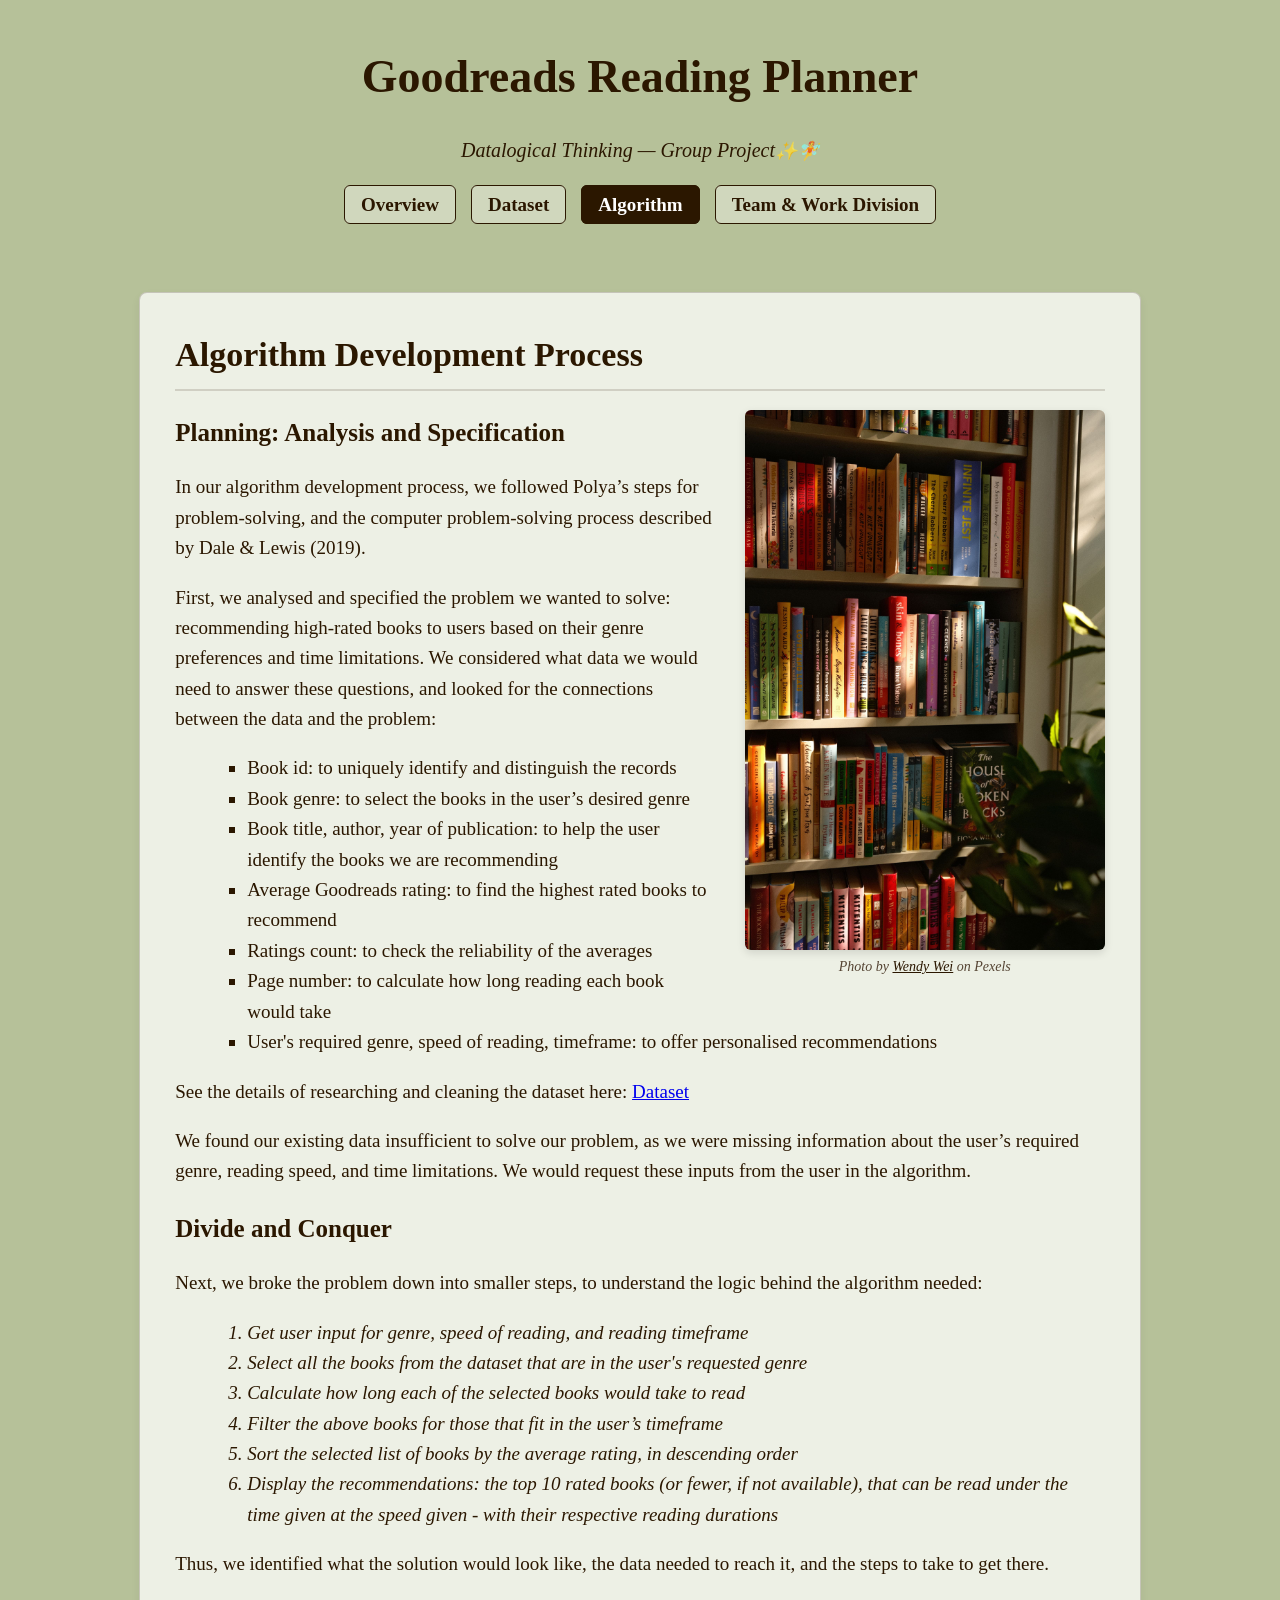
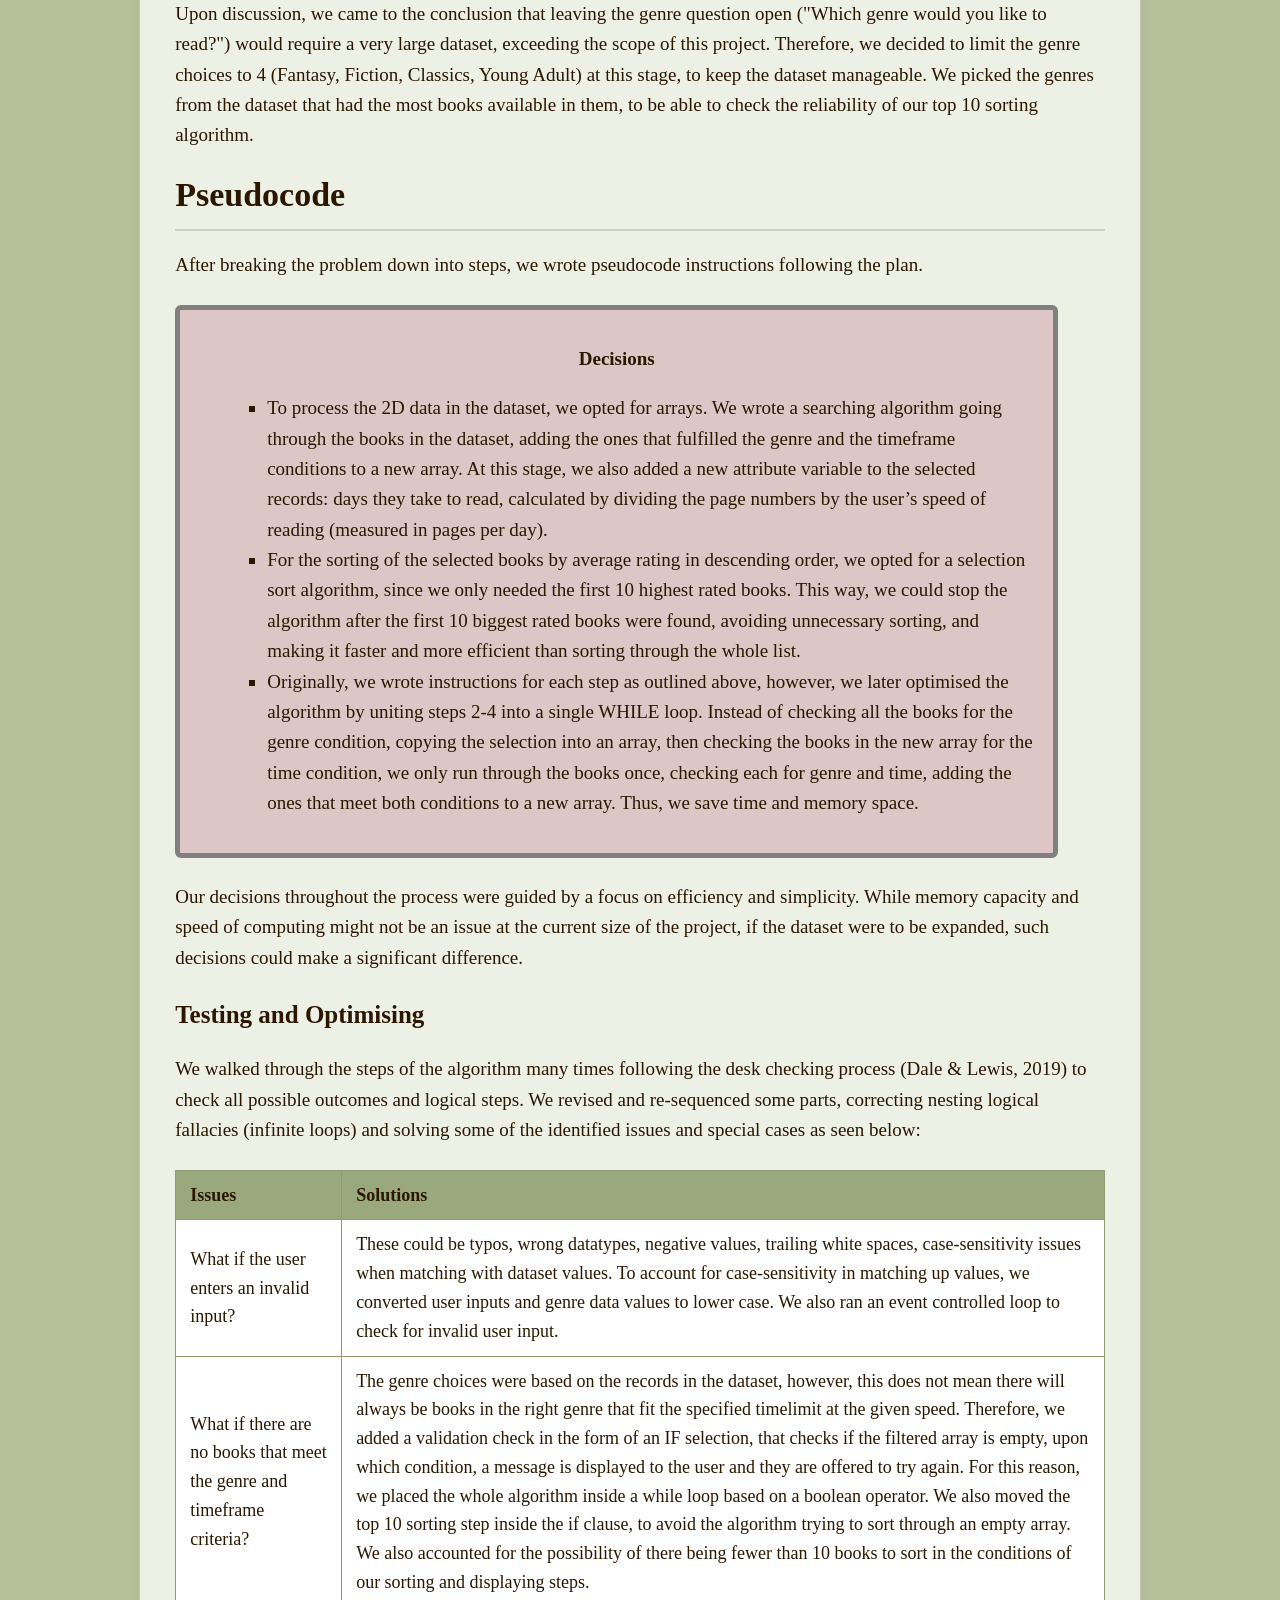
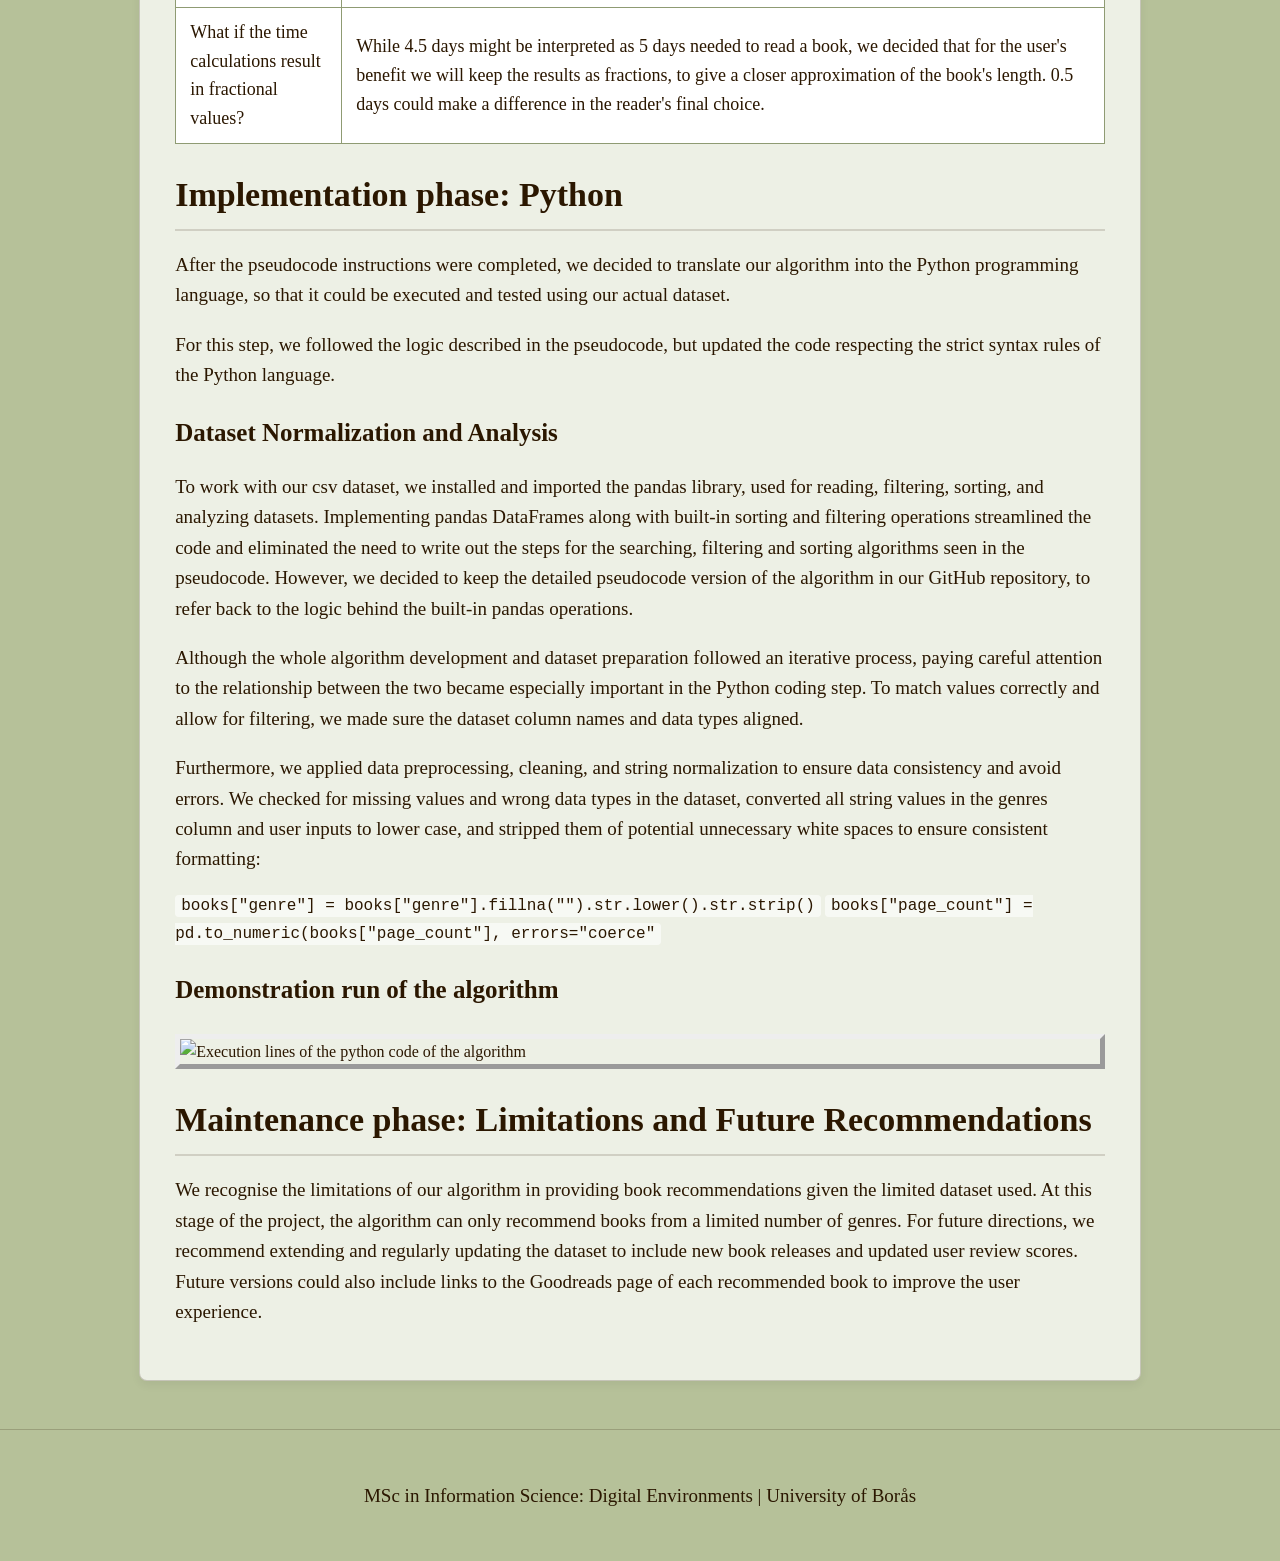
==== docs/algorithm.html @ 4f1e9d95 "fixed a wrong tag" ====
<!DOCTYPE html>
<html lang="en">

<head>
    <meta charset="UTF-8">
    <meta name="viewport" content="width=device-width, initial-scale=1.0">
    <title>Goodreads Reading Planner — Algorithm</title>
    <link rel="stylesheet" href="css/style.css">
</head>
 
<body>
    <header>
        <h1>Goodreads Reading Planner</h1>
        <p class="subtitle">Datalogical Thinking — Group Project</p>
        <nav>
            <ul>
                <li><a href="index.html">Overview</a></li>
                <li><a href="dataset.html">Dataset</a></li>
                <li><a href="algorithm.html" class="active">Algorithm</a></li>
                <li><a href="people.html">Team & Work Division</a></li>
            </ul>
        </nav>
    </header>

    <main class="content-container">
        <article class="card">
            <h2>Algorithm Development Process</h2>

            <figure class="featured-figure">
    <a href="https://www.pexels.com/photo/view-of-a-bookcase-in-a-library-27134578/" target="_blank">
        <img src="img/bookshelf.jpg" alt="Closeup of shelf full of books.">
    </a>
    <figcaption>Photo by <a href="https://www.pexels.com/photo/view-of-a-bookcase-in-a-library-27134578/" target="_blank">Wendy Wei</a> on Pexels</figcaption>
</figure>

            <h3>Planning: Analysis and Specification</h3>
            <p>
                In our algorithm development process, we followed Polya’s steps for problem-solving, and the computer problem-solving process described by Dale & Lewis (2019).
            </p>
            <p>First, we analysed and specified the problem we wanted to solve: recommending high-rated books to users based on their genre preferences and 
                time limitations. We considered what data we would need to answer these questions, and looked for the connections between the data and the problem:
            </p>
            <ul>
                <li>Book id: to uniquely identify and distinguish the records</li>
                <li>Book genre: to select the books in the user’s desired genre</li>
                <li>Book title, author, year of publication: to help the user identify the books we are recommending</li>
                <li>Average Goodreads rating: to find the highest rated books to recommend</li>
                <li>Ratings count: to check the reliability of the averages</li>
                <li>Page number: to calculate how long reading each book would take</li>
                <li>User's required genre, speed of reading, timeframe: to offer personalised recommendations</li>
            </ul>
            <p>
                See the details of researching and cleaning the dataset here: <a href="dataset.html">Dataset</a>
            </p>

            <p>We found our existing data insufficient to solve our problem, as we were missing information about the user’s required genre, reading speed, 
                and time limitations. We would request these inputs from the user in the algorithm.</p>
    
            <h3>Divide and Conquer</h3>
            <p>Next, we broke the problem down into smaller steps, to understand the logic behind the algorithm needed:</p>
            <ol>
                <li>Get user input for genre, speed of reading, and reading timeframe</li>
                <li>Select all the books from the dataset that are in the user's requested genre</li>
                <li>Calculate how long each of the selected books would take to read</li>
                <li>Filter the above books for those that fit in the user’s timeframe</li>
                <li>Sort the selected list of books by the average rating, in descending order</li>
                <li>Display the recommendations: the top 10 rated books (or fewer, if not available), that can be read under the time given at the speed given - with their respective reading durations</li>
            </ol>
            <p>Thus, we identified what the solution would look like, the data needed to reach it, and the steps to take to get there.</p>
            <p>Upon discussion, we came to the conclusion that leaving the genre question open ("Which genre would you like to read?") would require a very large dataset, 
                exceeding the scope of this project. Therefore, we decided to limit the genre choices to 4 (Fantasy, Fiction, Classics, Young Adult) at this stage, 
                to keep the dataset manageable. We picked the genres from the dataset that had the most books available in them, to be able to check the reliability 
                of our top 10 sorting algorithm.</p>
            

            <h2>Pseudocode</h2>
            <p>After breaking the problem down into steps, we wrote pseudocode instructions following the plan.</p>

            <div class="decisions">
                <p style="font-weight: bold; text-align: center;">Decisions</p>
                <ul>    
                    <li>To process the 2D data in the dataset, we opted for arrays. We wrote a searching algorithm going through the books in the dataset, 
                        adding the ones that fulfilled the genre and the timeframe conditions to a new array. At this stage, we also added a new attribute variable to the selected 
                        records: days they take to read, calculated by dividing the page numbers by the user’s speed of reading (measured in pages per day).</li>
                    <li>For the sorting of the selected books by average rating in descending order, we opted for a selection sort algorithm, since we only needed 
                        the first 10 highest rated books. This way, we could stop the algorithm after the first 10 biggest rated books were found, 
                        avoiding unnecessary sorting, and making it faster and more efficient than sorting through the whole list.</li>
                    <li>Originally, we wrote instructions for each step as outlined above, however, we later optimised the algorithm by uniting steps 2-4 into a single 
                        WHILE loop. Instead of checking all the books for the genre condition, copying the selection into an array, then checking the books in the 
                        new array for the time condition, we only run through the books once, checking each for genre and time, adding the ones that meet both 
                        conditions to a new array. Thus, we save time and memory space.</li>
                </ul>
            </div>

            <p>Our decisions throughout the process were guided by a focus on efficiency and simplicity. 
                While memory capacity and speed of computing might not be an issue at the current size of the project, if the dataset were to be expanded, 
                such decisions could make a significant difference.</p>

            <h3>Testing and Optimising</h3>
            <p>We walked through the steps of the algorithm many times following the desk checking process (Dale & Lewis, 2019) to check all possible outcomes and 
                logical steps. We revised and re-sequenced some parts, correcting nesting logical fallacies (infinite loops) and solving some of the 
                identified issues and special cases as seen below:</p>            


             <div class="table-wrapper">
                <table>
                    <thead>
                        <tr>
                            <th>Issues</th>
                            <th>Solutions</th>
                        </tr>
                    </thead>
                    <tbody>
                        <tr>
                            <td>What if the user enters an invalid input?</td>
                            <td>These could be typos, wrong datatypes, negative values, trailing white spaces, case-sensitivity issues when matching with dataset values. 
                                To account for case-sensitivity in matching up values, we converted user inputs and genre data values to lower case. We also ran an event 
                                controlled loop to check for invalid user input.</td>
                        </tr>
                        <tr>
                            <td>What if there are no books that meet the genre and timeframe criteria?</td>
                            <td>The genre choices were based on the records in the dataset, however, this does not mean there will always be books in the right genre 
                                that fit the specified timelimit at the given speed. Therefore, we added a validation check in the form of an IF selection, that checks if the filtered array is empty, 
                                upon which condition, a message is displayed to the user and they are offered to try again. For this reason, we placed the whole algorithm inside a while loop 
                                based on a boolean operator. We also moved the top 10 sorting step inside the if clause, to avoid the algorithm trying to sort through an empty array. 
                                We also accounted for the possibility of there being fewer than 10 books to sort in the conditions of our sorting and displaying steps. </td>
                        </tr>
                        <tr>
                            <td>What if the time calculations result in fractional values?</td>
                            <td>While 4.5 days might be interpreted as 5 days needed to read a book, we decided that for the user's benefit we will keep 
                                the results as fractions, to give a closer approximation of the book's length. 0.5 days could make a difference in the reader's final choice.</td>
                        </tr>
                    </tbody>
                </table>
            </div>
        </section>

            <div style="clear: both;"></div>

            <h2>Implementation phase: Python</h2>
            <p>After the pseudocode instructions were completed, we decided to translate our algorithm into the Python programming language, so that it could be executed and tested using our actual dataset.</p>
            <p>For this step, we followed the logic described in the pseudocode, but updated the code respecting the strict syntax rules of the Python language.</p>
              
            
            <h3>Dataset Normalization and Analysis</h3>

            <p>To work with our csv dataset, we installed and imported the pandas library, used for reading, filtering, sorting, and analyzing datasets. 
                Implementing pandas DataFrames along with built-in sorting and filtering operations streamlined the code and eliminated the need to write out the steps for 
                the searching, filtering and sorting algorithms seen in the pseudocode. 
                However, we decided to keep the detailed pseudocode version of the algorithm in our GitHub repository, to refer back to the logic behind 
                the built-in pandas operations. </p>  
      
            <p>Although the whole algorithm development and dataset preparation followed an iterative process, paying careful attention to the relationship between the two 
                became especially important in the Python coding step. To match values correctly and allow for filtering, we made sure the dataset column names and data types 
                aligned.</p> 
            <p>Furthermore, we applied data preprocessing, cleaning, and string normalization to ensure data consistency and avoid errors. We checked for missing values and wrong data types in the dataset, converted all string values 
                in the genres column and user inputs to lower case, and stripped them of potential unnecessary white spaces to ensure consistent formatting: </p>
            <code>books["genre"] = books["genre"].fillna("").str.lower().str.strip()</code>
            <code>books["page_count"] = pd.to_numeric(books["page_count"], errors="coerce"</code> 
            
            <h3>Demonstration run of the algorithm</h3>
            <img src="" alt="Execution lines of the python code of the algorithm" id="picbottom"/>

            


            <h2>Maintenance phase: Limitations and Future Recommendations</h2>
            <p>We recognise the limitations of our algorithm in providing book recommendations given the limited dataset used. At this stage of the project, 
                the algorithm can only recommend books from a limited number of genres. For future directions, we recommend extending and regularly updating the dataset to 
                include new book releases and updated user review scores. Future versions could also include links to the Goodreads page of each recommended book to improve 
                the user experience. </p>

            
        </article>
    </main>

    <footer>
            <p>MSc in Information Science: Digital Environments | University of Borås</p>
    </footer>
</body>
</html>
---- docs/css/style.css ----
/* --- Base Theme & Fonts --- */
body {
  background-color: #B6C199; 
  font-family: Garamond, serif; 
  color: #2B1700;
  margin: 0;
  padding: 0;
  line-height: 1.6;
}

/* --- Uniform Page Layout Container --- */
.content-container, article {
  max-width: 1050px;
  margin: 1.5rem auto 3rem;
  padding: 0 1.5rem;
  box-sizing: border-box;
}

/* --- Consistent White Framed Cards --- */
.card, .page-box {
  background-color: rgba(255, 255, 255, 0.75);
  border: 1px solid rgba(43, 23, 0, 0.2);
  border-radius: 8px;
  padding: 2.2rem;
  margin-bottom: 2rem;
  box-shadow: 0 4px 10px rgba(0, 0, 0, 0.06);
}

/* --- Global Header & Navigation --- */
header {
  text-align: center;
  padding: 2.5rem 1rem 1rem;
}

h1 {
  font-size: 46px; 
  margin: 0 0 10px 0;
  color: #2B1700;
}

.subtitle {
  font-size: 20px;
  font-style: italic;
  margin-bottom: 1.5rem;
}

nav {
  margin: 1.5rem 0 2rem;
}

nav ul {
  list-style: none;
  display: flex;
  justify-content: center;
  gap: 15px;
  padding: 0;
  margin: 0;
  flex-wrap: wrap;
}

nav a {
  color: #2B1700;
  text-decoration: none;
  font-size: 19px;
  font-weight: bold;
  padding: 8px 16px;
  border: 1px solid #2B1700;
  border-radius: 6px;
  background-color: rgba(255, 255, 255, 0.35);
  transition: all 0.2s ease;
}

nav a:hover, nav a.active {
  background-color: #2B1700;
  color: #ffffff;
}

/* --- Typography & Headings --- */
h2 {
  font-size: 34px; 
  margin-top: 0;
  margin-bottom: 1.2rem;
  border-bottom: 2px solid rgba(43, 23, 0, 0.15);
  padding-bottom: 0.4rem;
}

h3 {
  font-size: 25px; 
  font-weight: bold;
  margin-top: 1.4rem;
  margin-bottom: 0.6rem;
}

p {
  font-size: 19px; 
  margin-bottom: 1.1rem;
}

ul {
  font-size: 19px; 
  list-style-type: square; 
  margin-left: 2rem;
  margin-bottom: 1.2rem;
}

ol {
  font-size: 19px; 
  font-style: italic;
  margin-left: 2rem;
  margin-bottom: 1.2rem;
}

code {
  font-family: 'Courier New', monospace; 
  background-color: rgba(255, 255, 255, 0.6);
  padding: 2px 6px;
  border-radius: 4px;
}

/* --- Dataset Tables --- */
.table-wrapper {
  overflow-x: auto;
  margin: 1.5rem 0;
}

table {
  width: 100%;
  border-collapse: collapse;
  text-align: left;
  background-color: #ffffff;
}

th, td {
  padding: 10px 14px;
  border: 1px solid #8f9b73;
  font-size: 18px;
}

th {
  background-color: #9aa87d;
  color: #2B1700;
}

/* --- Team Grid (people.html) --- */
.team-grid {
  display: grid;
  grid-template-columns: repeat(auto-fit, minmax(260px, 1fr));
  gap: 1.5rem;
  margin-top: 1.5rem;
}

.member-card {
  background-color: rgba(255, 255, 255, 0.85);
  border: 1px solid #9aa87d;
  border-radius: 6px;
  padding: 1.4rem;
}

.member-card h3 {
  margin-top: 0;
  color: #2B1700;
}

/* --- Algorithm Layout & Images (Eszter's Elements) --- */
.decisions {
  width: 95%;
  box-sizing: border-box;
  padding: 15px;
  border: 5px solid gray;
  margin: 1.5rem 0;
  background-color: #dfc6c6;
  border-radius: 6px;
}

#picright {
  float: right;   
  margin: 0 0 15px 25px;
  width: 360px;
  max-width: 45%;
  height: auto;
  border-radius: 6px;
  box-shadow: 0 3px 8px rgba(0,0,0,0.15);
}

#picbottom {
  display: block;
  margin: 1.5rem auto;
  max-width: 100%;
  height: auto;
  border-style: outset;
  border-width: 5px;
}

/* --- Footer --- */
footer {
  text-align: center; 
  padding: 2rem 1rem;
  font-size: 16px;
  border-top: 1px solid rgba(43, 23, 0, 0.2);
}

/* --- Figure & Caption Styling --- */
.featured-figure {
  float: right;
  margin: 0 0 1.2rem 1.8rem;
  max-width: 360px;
  width: 42%;
  text-align: center;
}

.featured-figure img {
  width: 100%;
  height: auto;
  display: block;
  border-radius: 6px;
  box-shadow: 0 3px 8px rgba(0, 0, 0, 0.12);
}

.featured-figure figcaption {
  font-size: 14px;
  font-style: italic;
  color: #554433;
  margin-top: 6px;
}

.featured-figure figcaption a {
  color: #2B1700;
  text-decoration: underline;
}

/* --- Fairy Sparkle Accent --- */
.subtitle::after {
  content: " ✨🧚";
  font-size: 18px;
  display: inline-block;
  opacity: 0.8;
  animation: fairyGlow 3s ease-in-out infinite alternate;
}

@keyframes fairyGlow {
  0% {
    transform: scale(0.95);
    opacity: 0.5;
  }
  100% {
    transform: scale(1.15);
    opacity: 1;
    filter: drop-shadow(0 0 4px rgba(255, 235, 150, 0.8));
  }
}
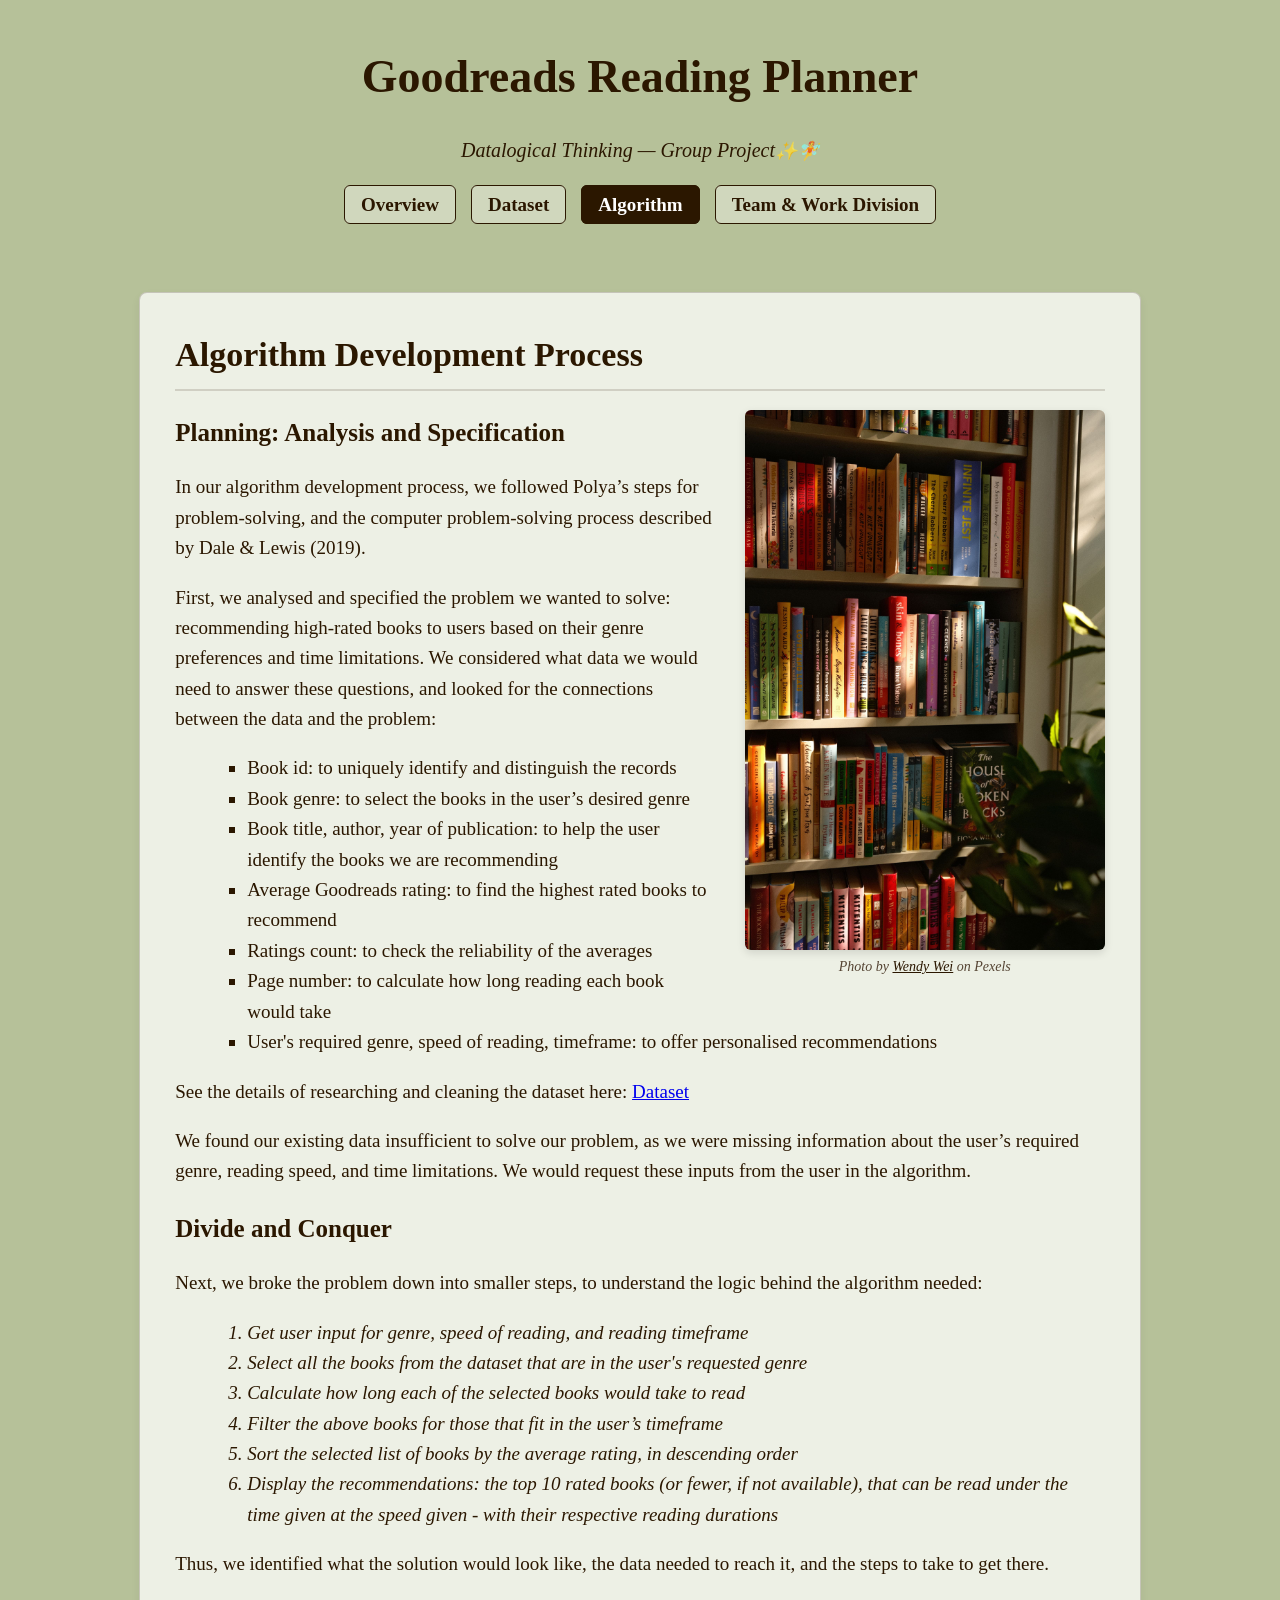
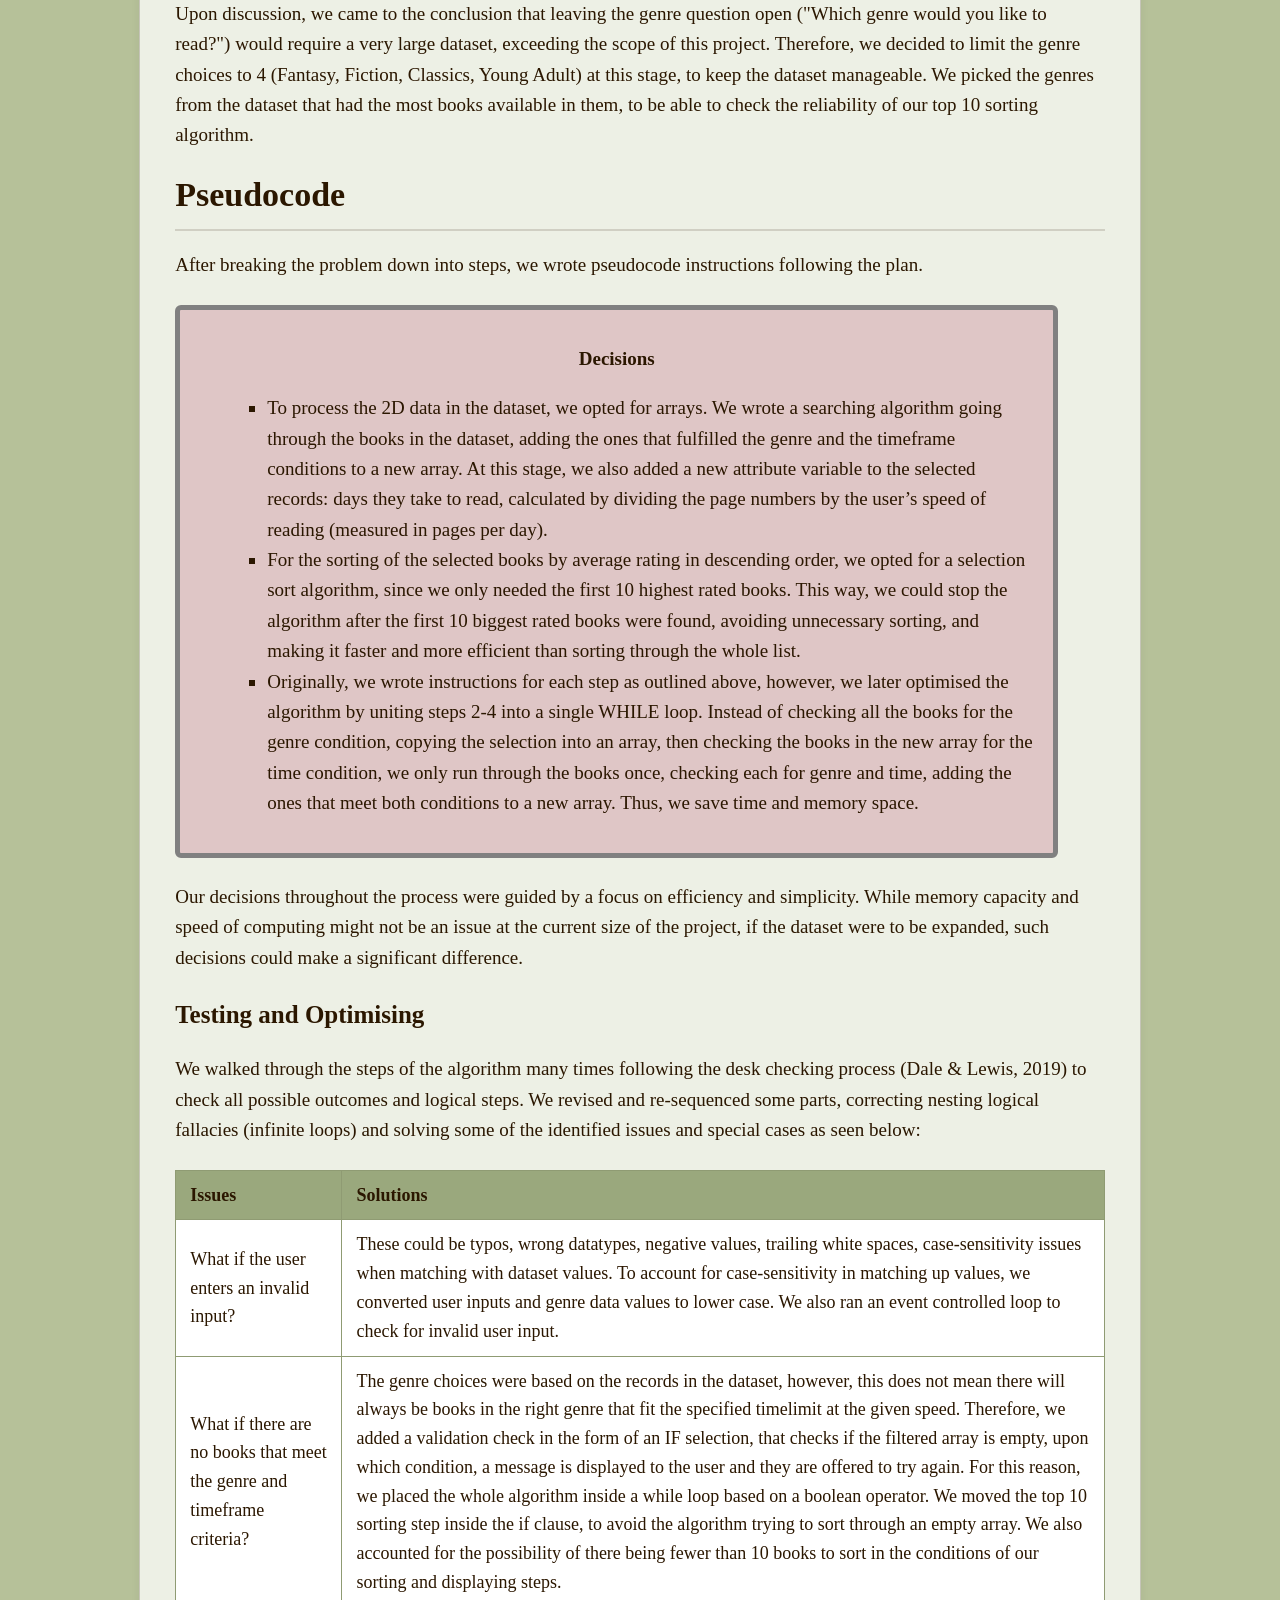
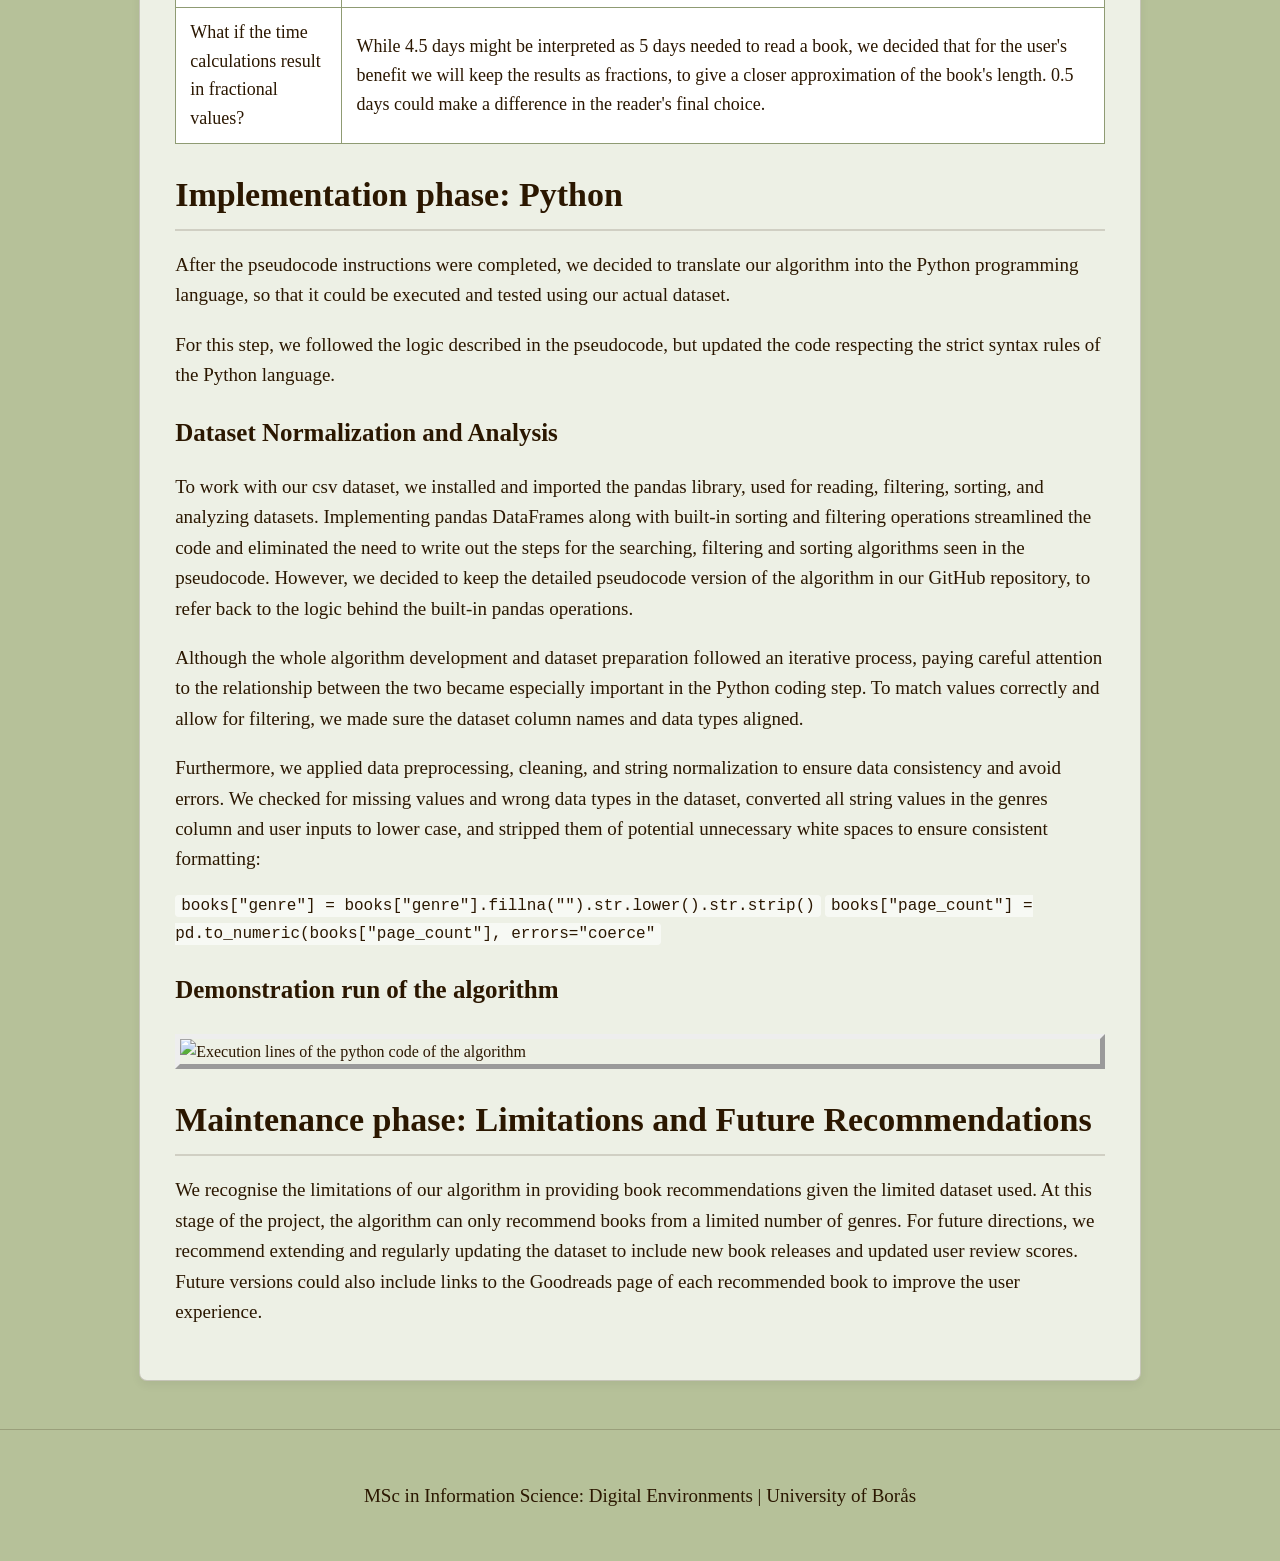
==== commit 9a11db5f: "Clarify algorithm handling for empty arrays Reword explanation for handling empty filtered arrays an" ====
--- a/docs/algorithm.html
+++ b/docs/algorithm.html
@@ -122,7 +122,7 @@
                             <td>The genre choices were based on the records in the dataset, however, this does not mean there will always be books in the right genre 
                                 that fit the specified timelimit at the given speed. Therefore, we added a validation check in the form of an IF selection, that checks if the filtered array is empty, 
                                 upon which condition, a message is displayed to the user and they are offered to try again. For this reason, we placed the whole algorithm inside a while loop 
-                                based on a boolean operator. We also moved the top 10 sorting step inside the if clause, to avoid the algorithm trying to sort through an empty array. 
+                                based on a boolean operator. We moved the top 10 sorting step inside the if clause, to avoid the algorithm trying to sort through an empty array. 
                                 We also accounted for the possibility of there being fewer than 10 books to sort in the conditions of our sorting and displaying steps. </td>
                         </tr>
                         <tr>
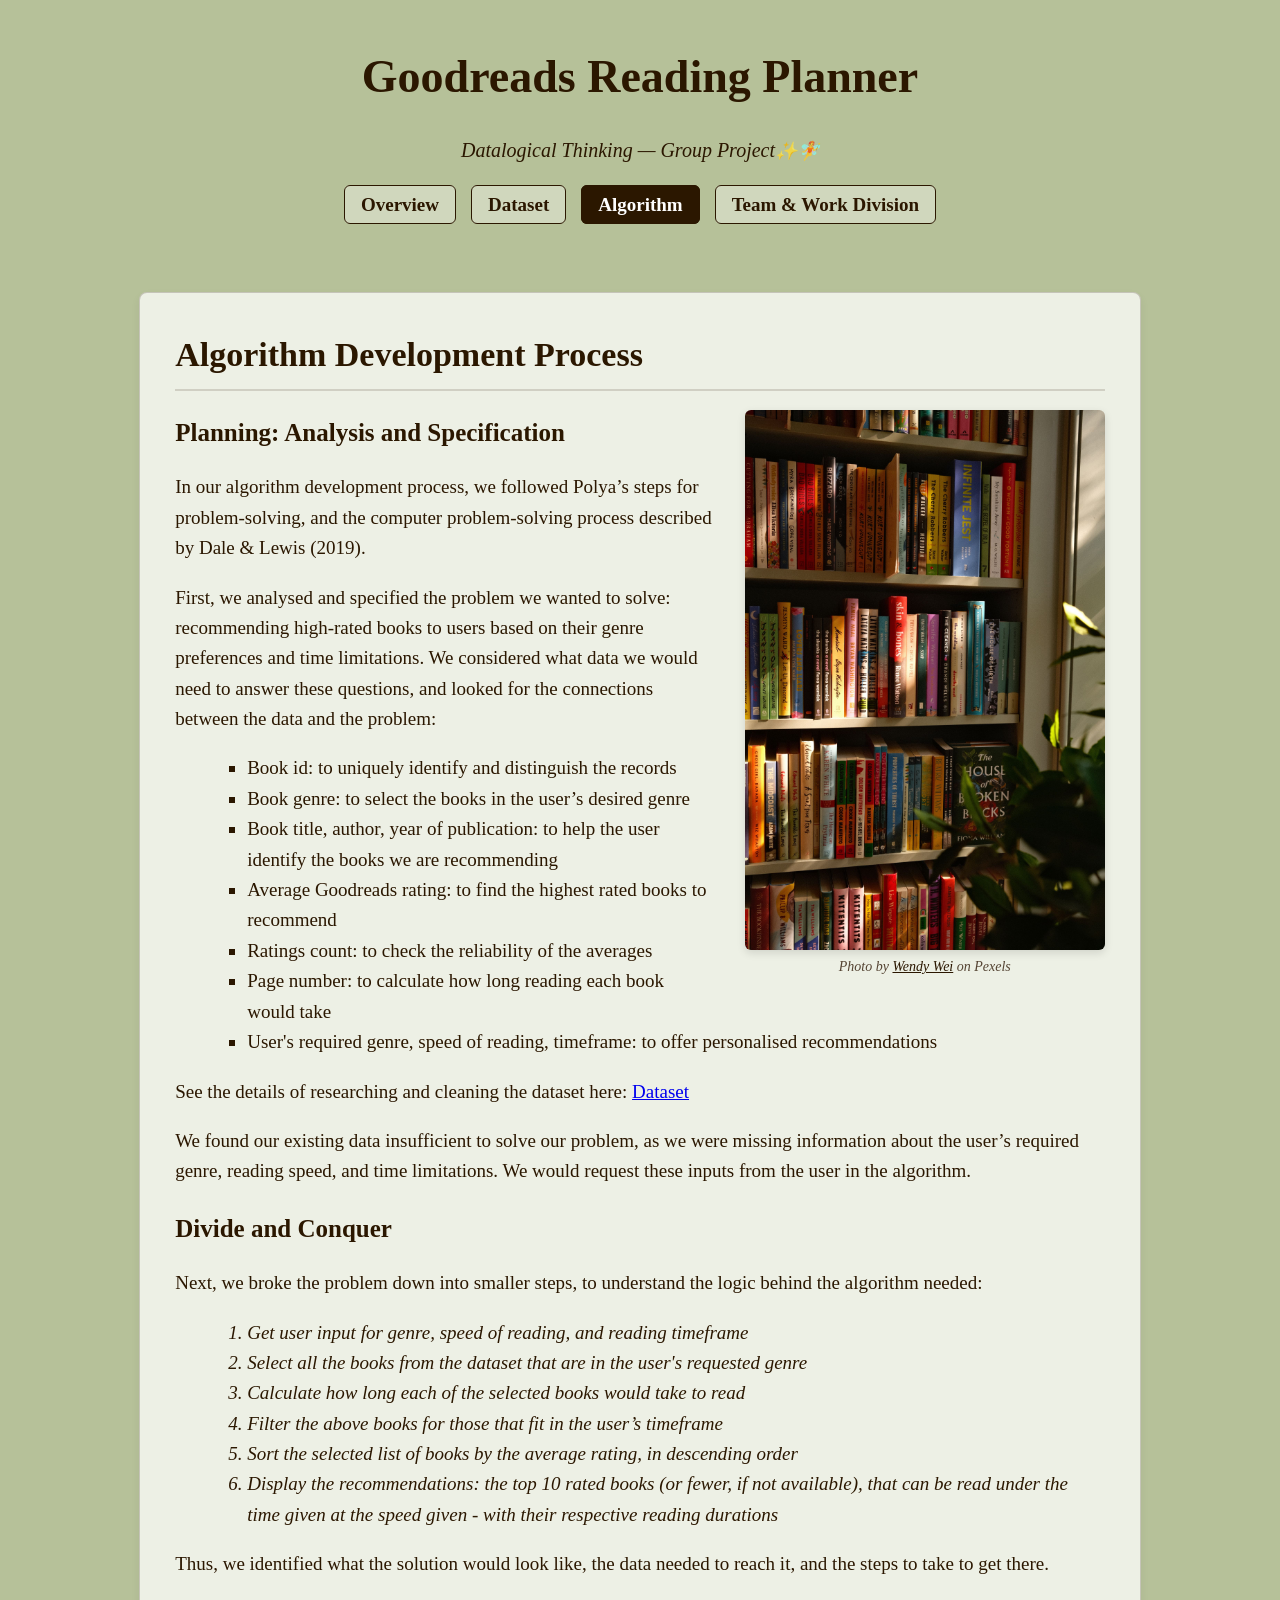
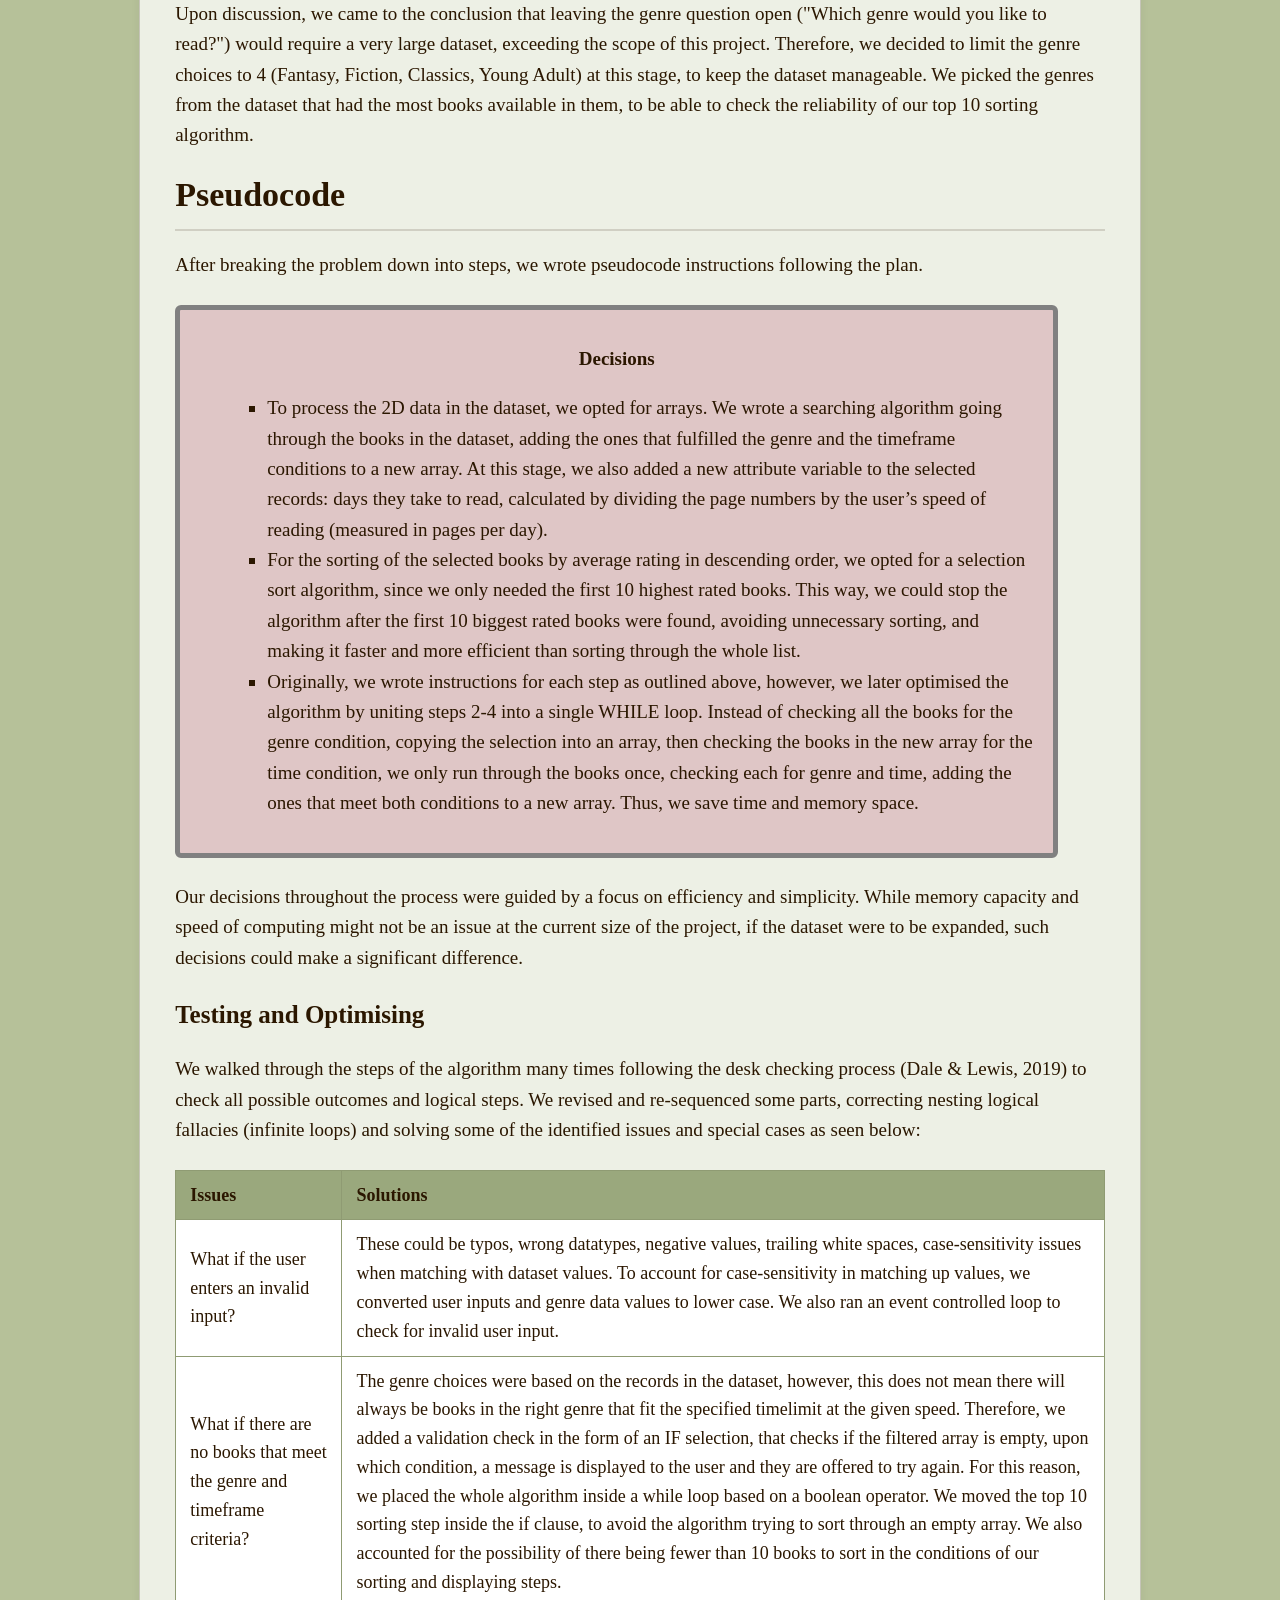
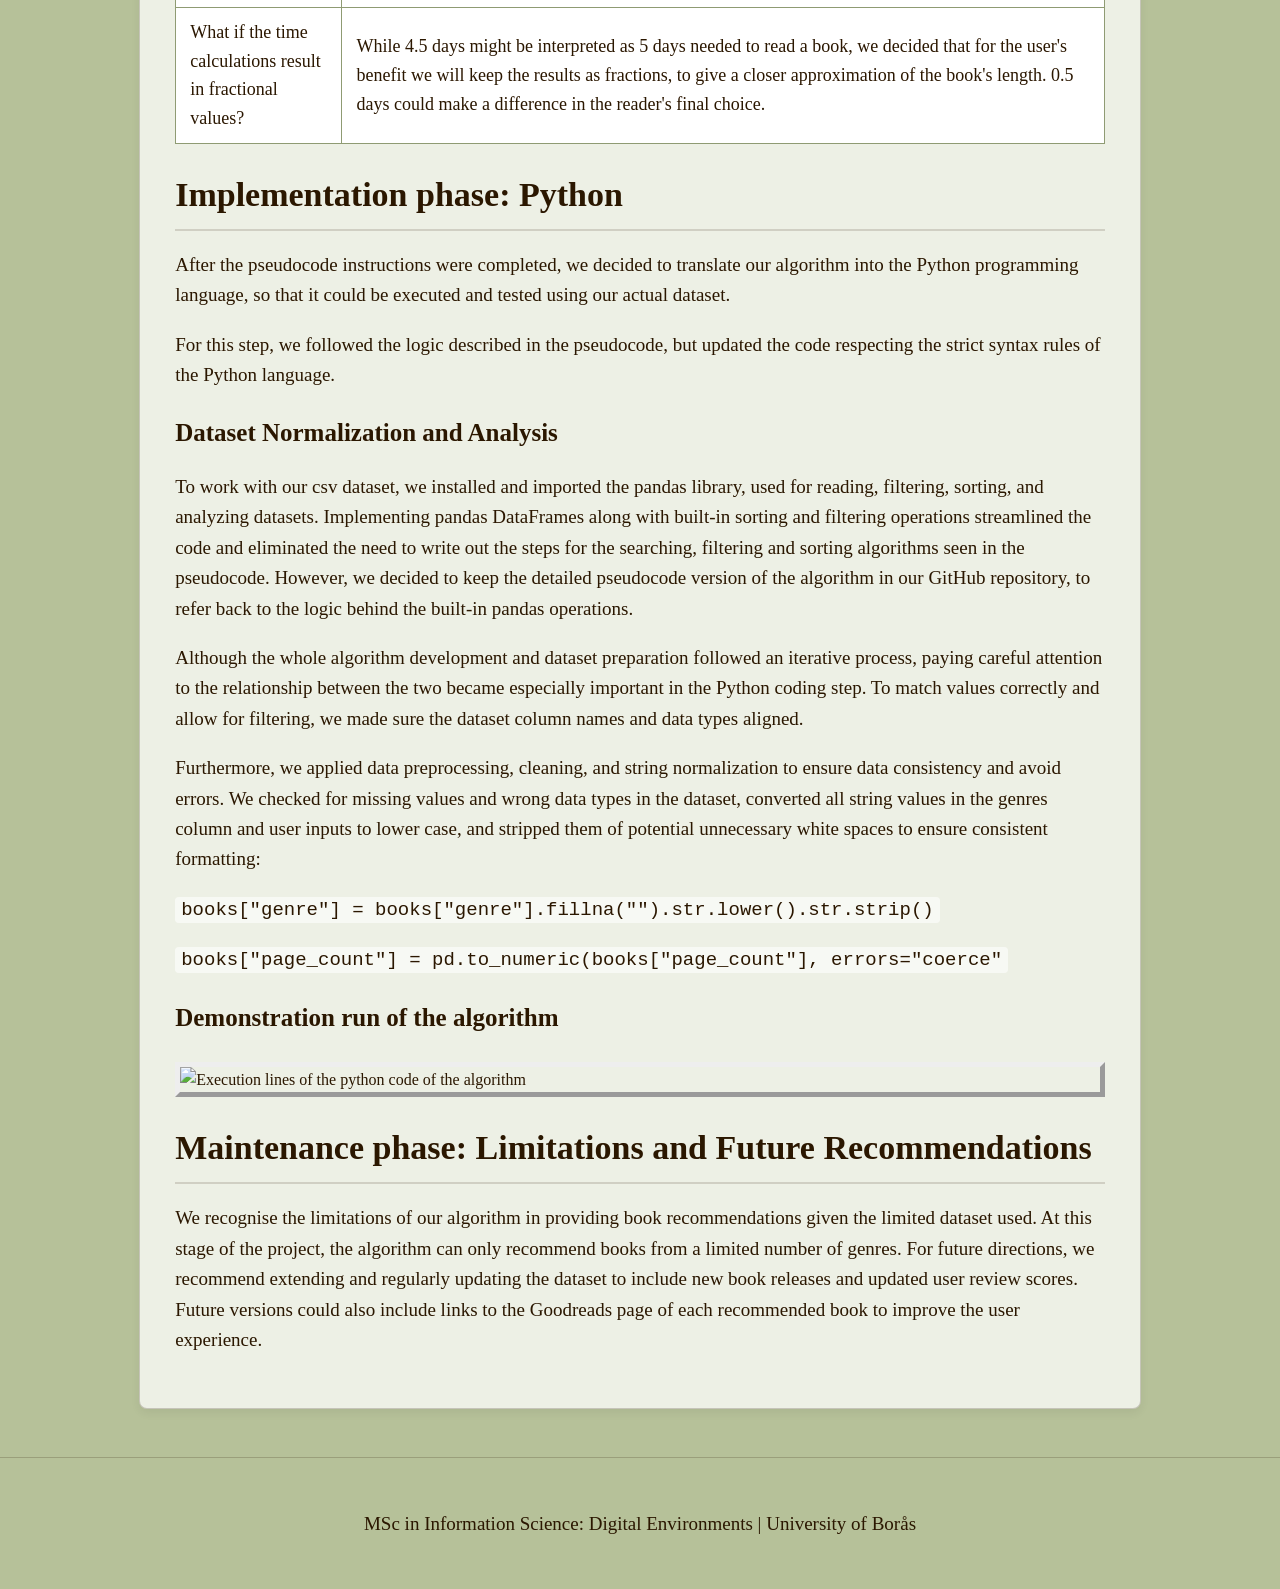
==== commit d2765803: "Fix code formatting in algorithm documentation Updated HTML to properly format code snippets for dat" ====
--- a/docs/algorithm.html
+++ b/docs/algorithm.html
@@ -155,8 +155,8 @@
                 aligned.</p> 
             <p>Furthermore, we applied data preprocessing, cleaning, and string normalization to ensure data consistency and avoid errors. We checked for missing values and wrong data types in the dataset, converted all string values 
                 in the genres column and user inputs to lower case, and stripped them of potential unnecessary white spaces to ensure consistent formatting: </p>
-            <code>books["genre"] = books["genre"].fillna("").str.lower().str.strip()</code>
-            <code>books["page_count"] = pd.to_numeric(books["page_count"], errors="coerce"</code> 
+            <p><code>books["genre"] = books["genre"].fillna("").str.lower().str.strip()</code></p>
+            <p><code>books["page_count"] = pd.to_numeric(books["page_count"], errors="coerce"</code></p> 
             
             <h3>Demonstration run of the algorithm</h3>
             <img src="" alt="Execution lines of the python code of the algorithm" id="picbottom"/>
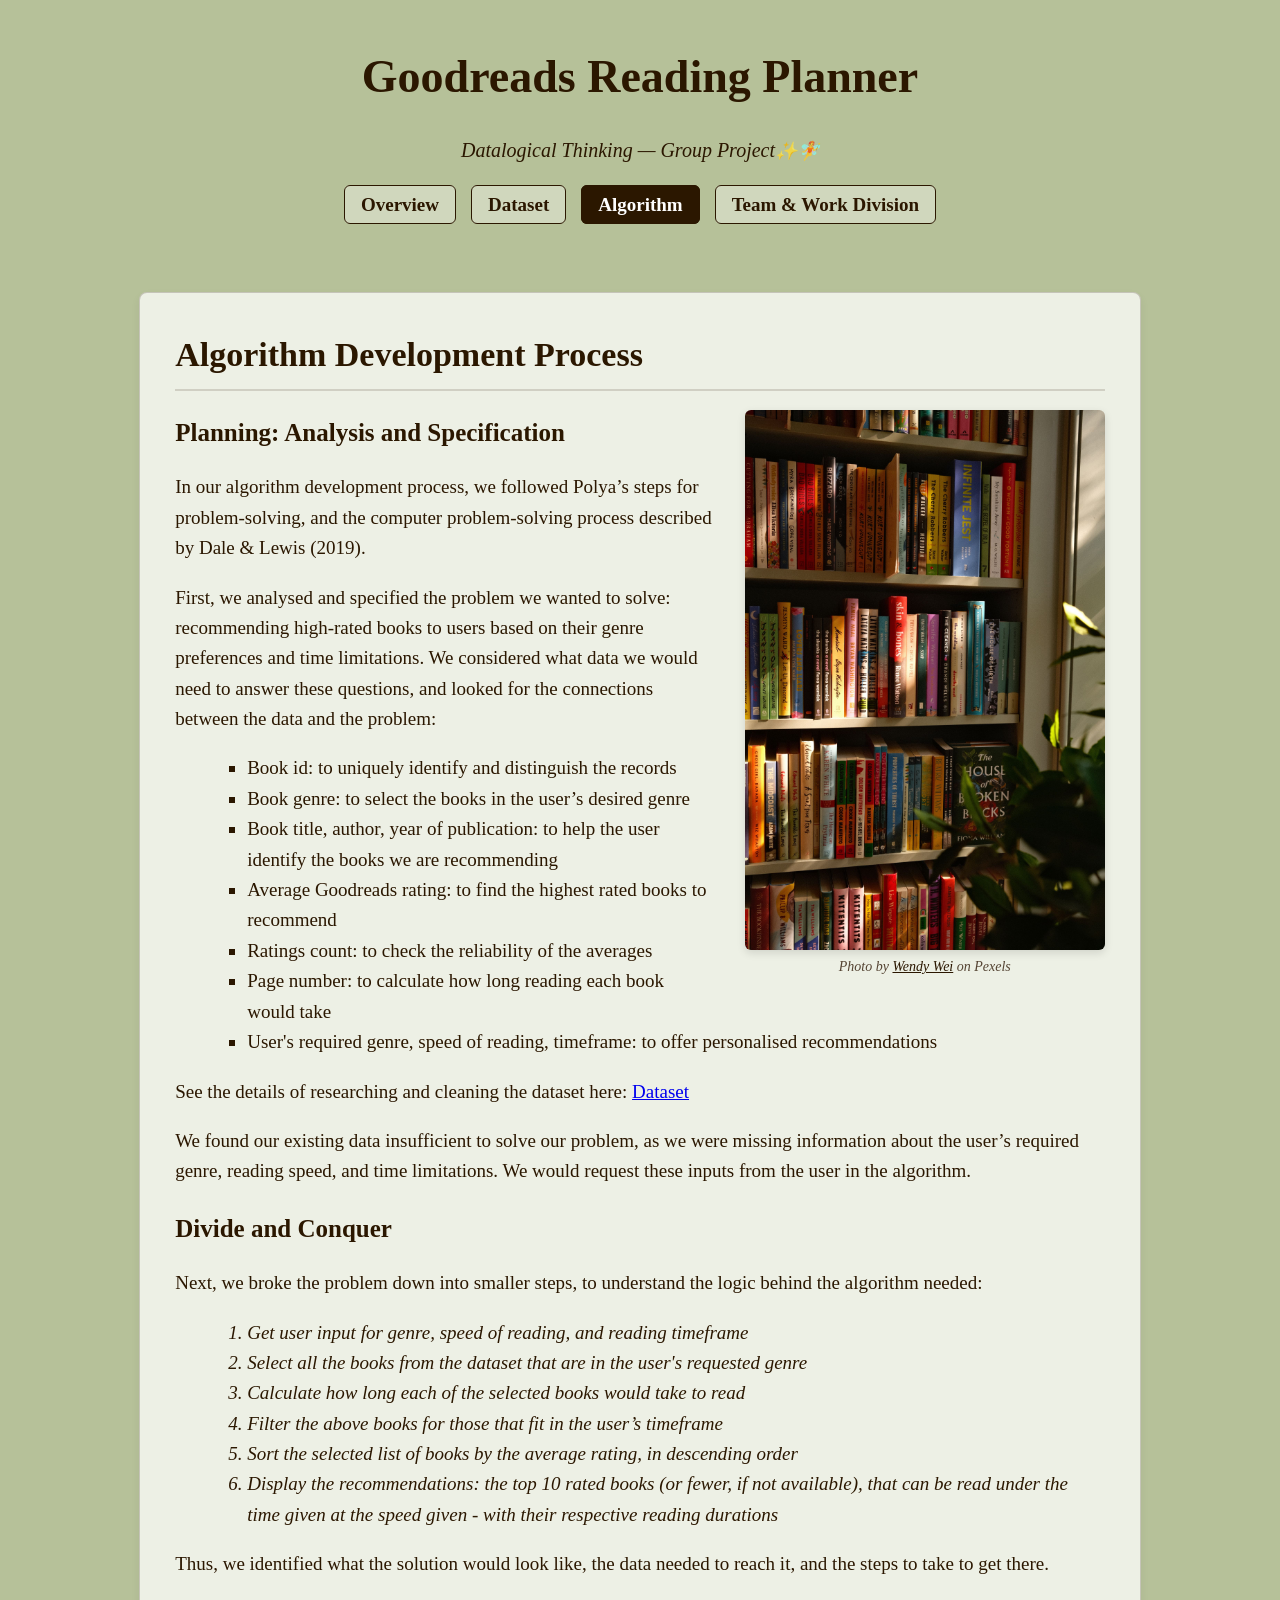
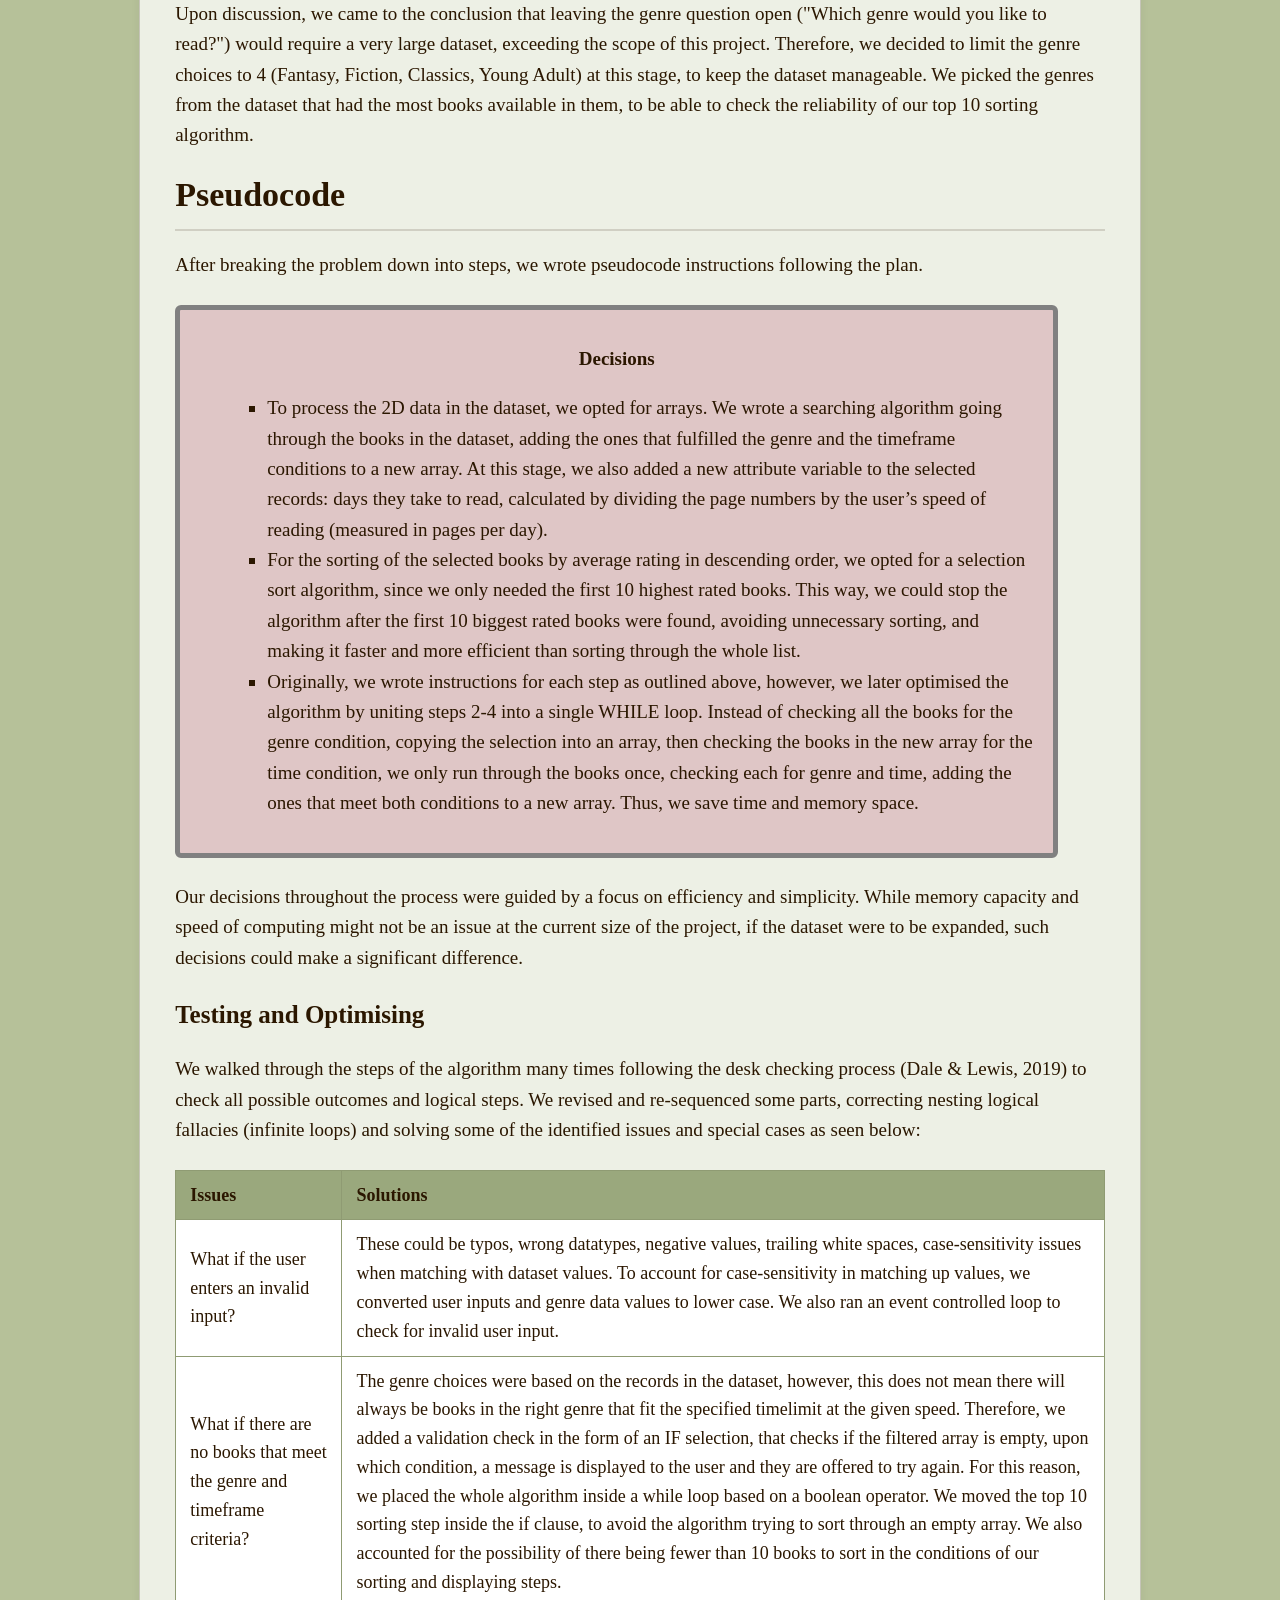
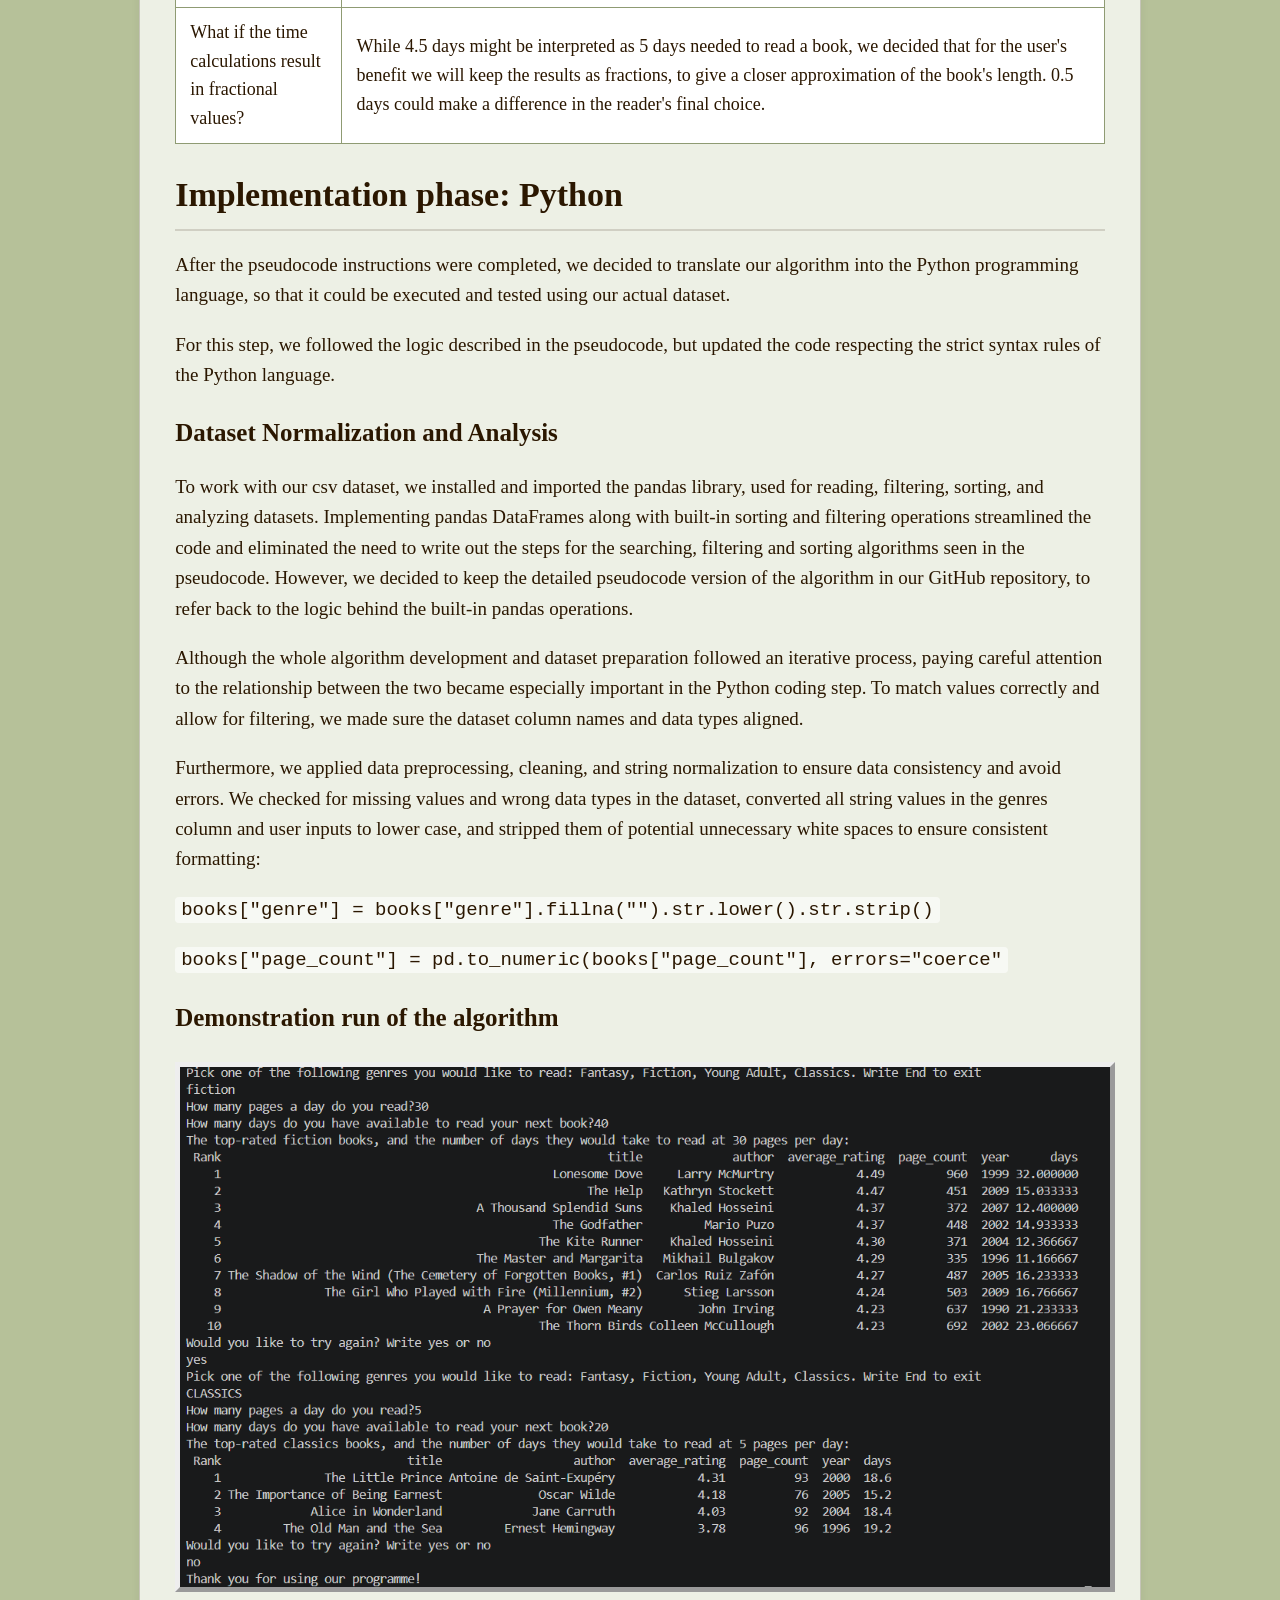
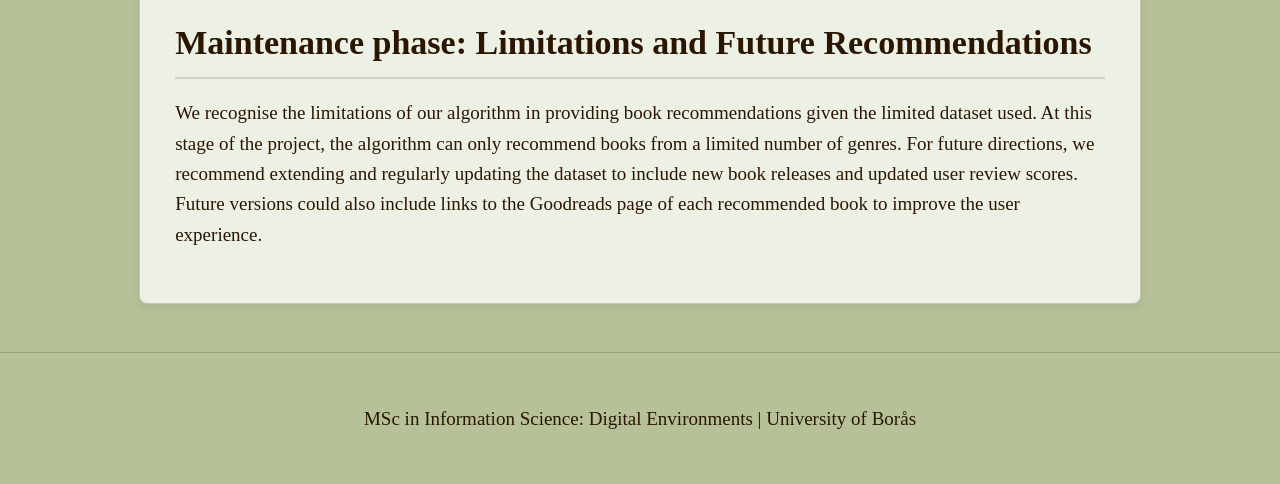
==== commit c1520c36: "python test runs" ====
--- a/docs/algorithm.html
+++ b/docs/algorithm.html
@@ -159,7 +159,7 @@
             <p><code>books["page_count"] = pd.to_numeric(books["page_count"], errors="coerce"</code></p> 
             
             <h3>Demonstration run of the algorithm</h3>
-            <img src="" alt="Execution lines of the python code of the algorithm" id="picbottom"/>
+            <img src="img/python_trial.png" alt="Execution lines of the python code of the algorithm" id="picbottom"/>
 
             
 
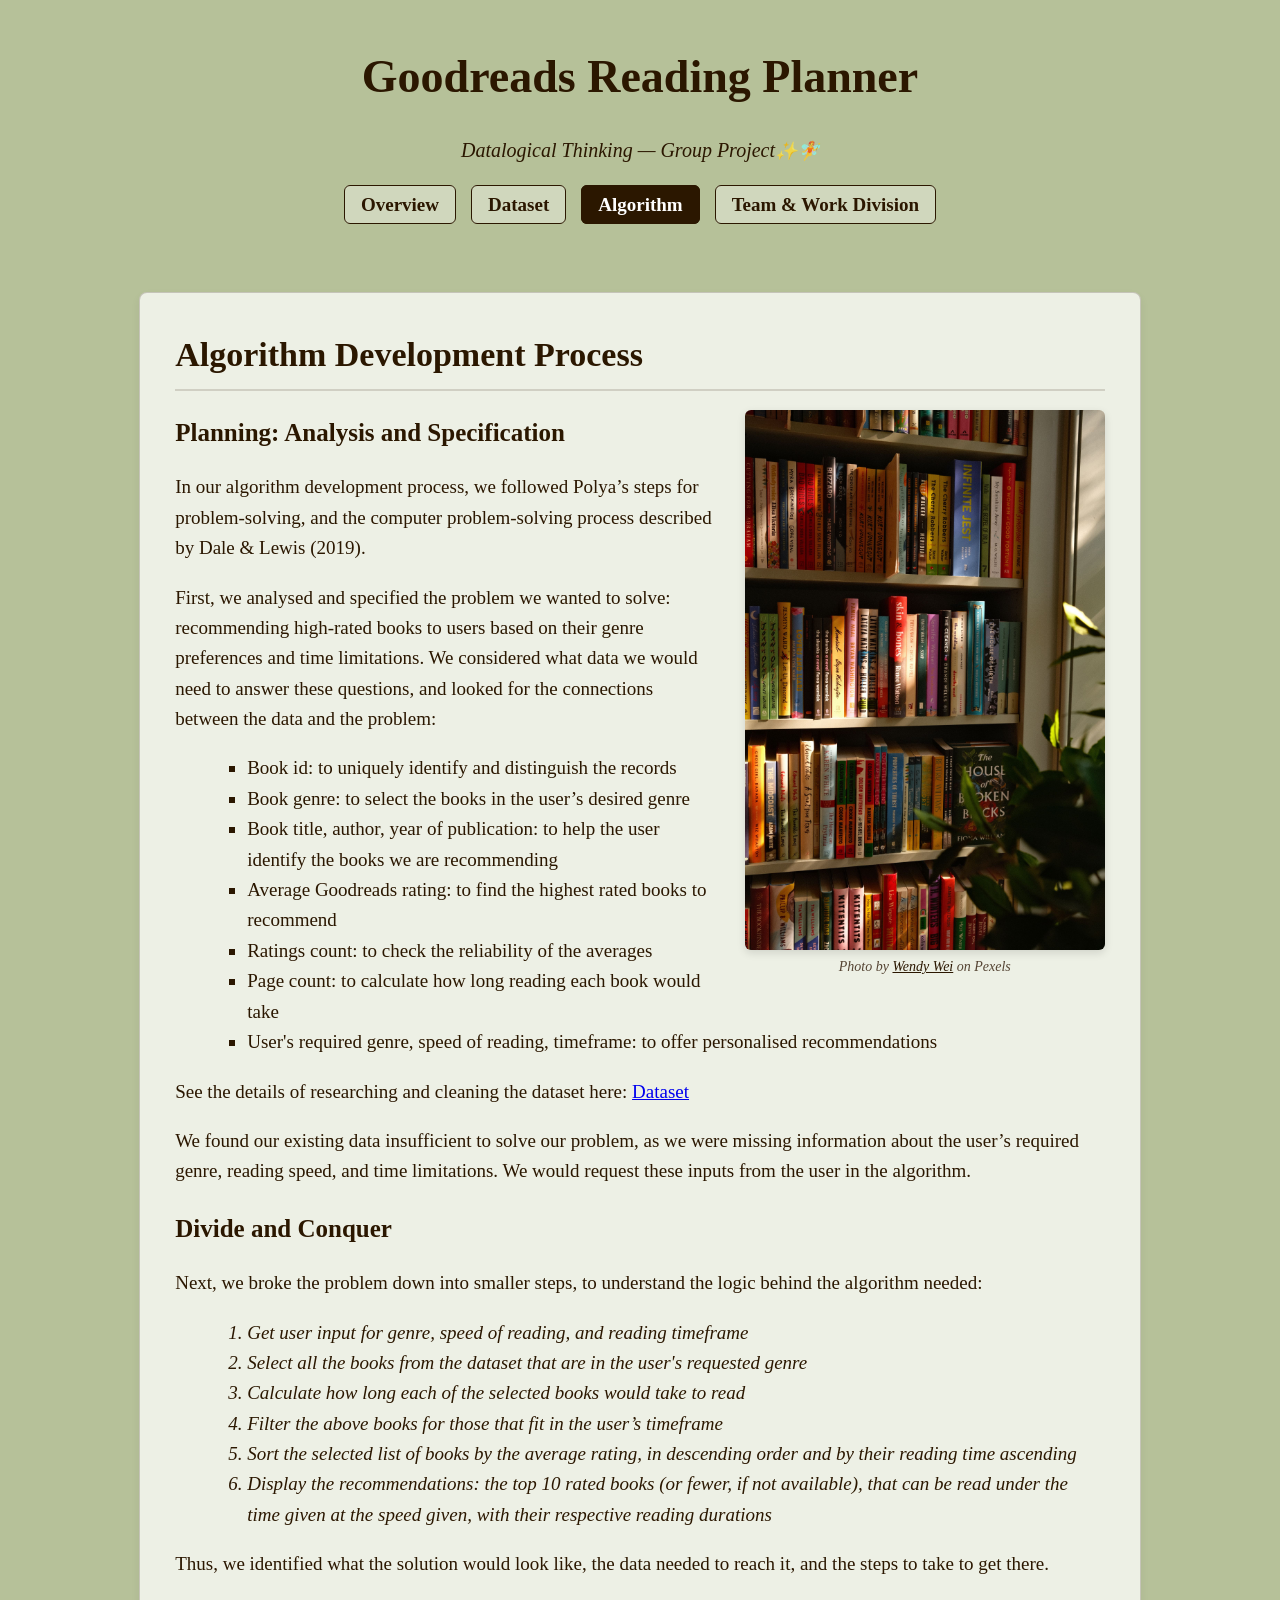
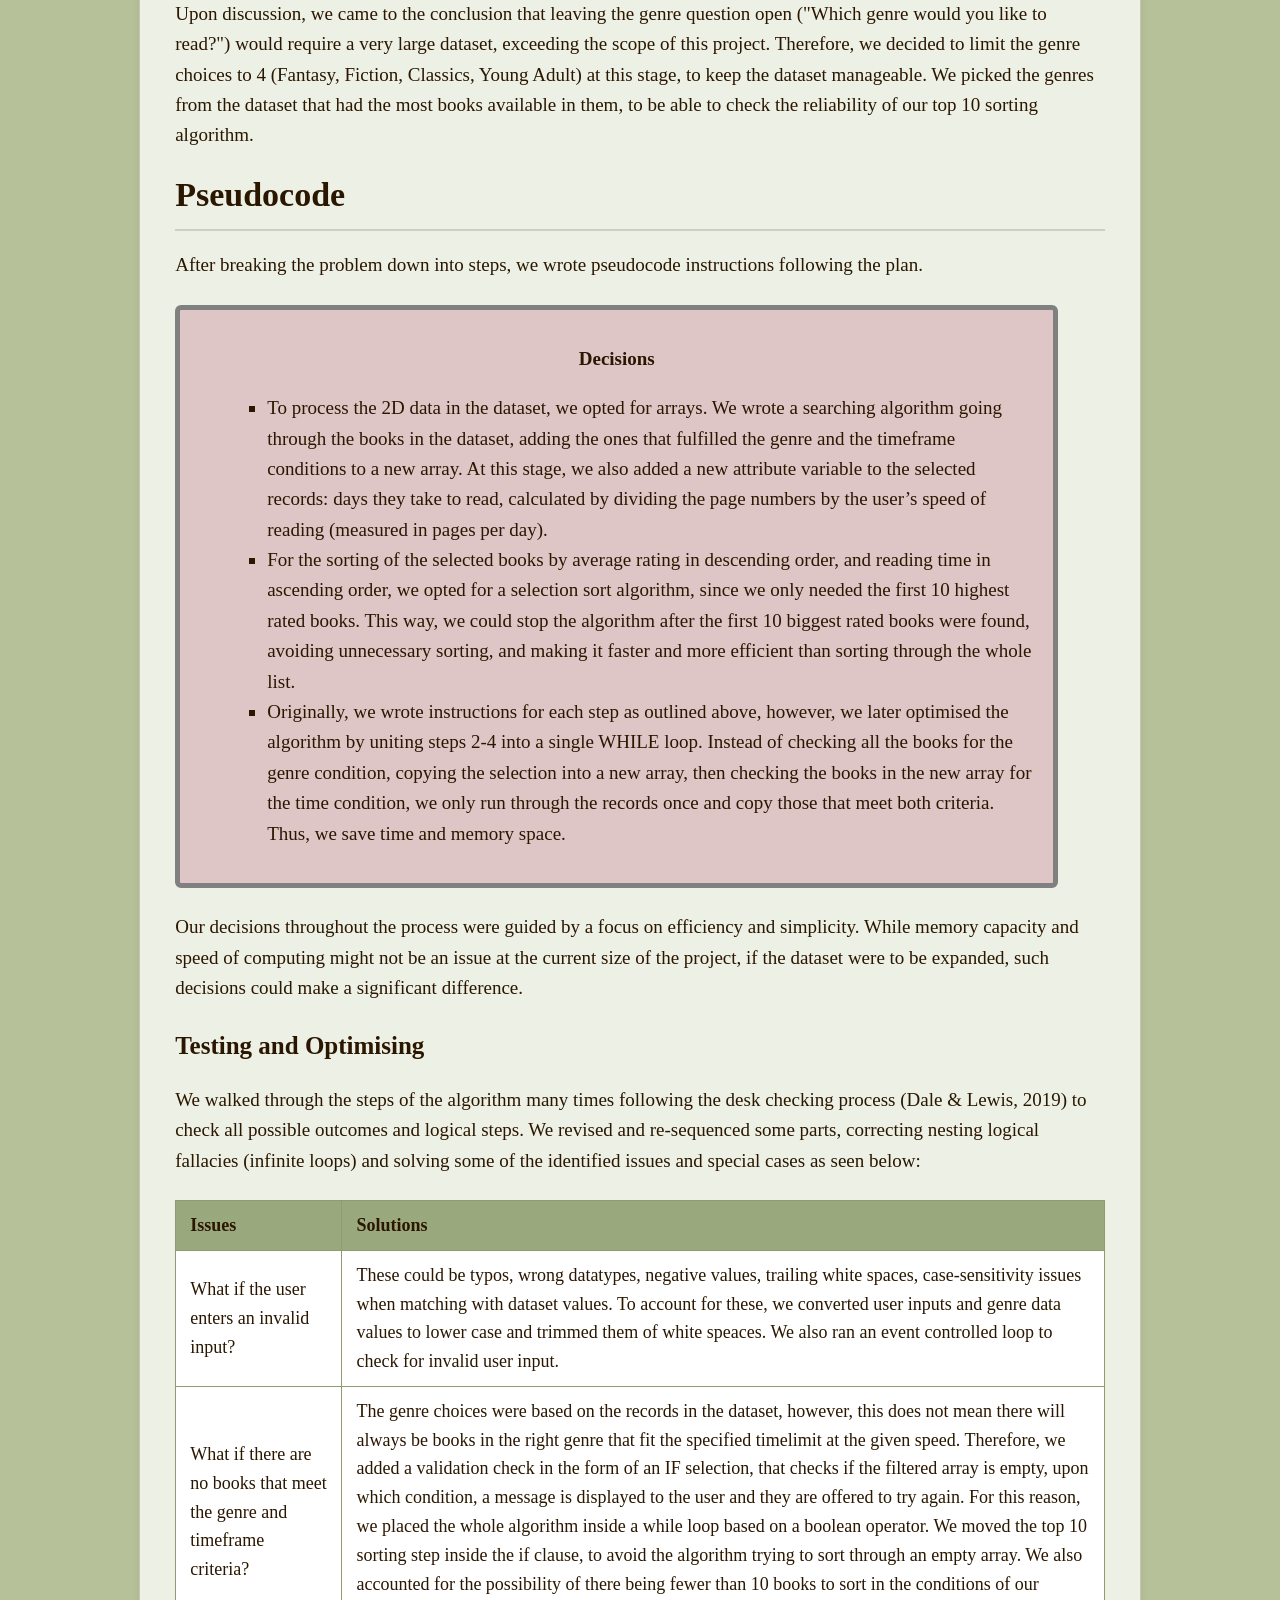
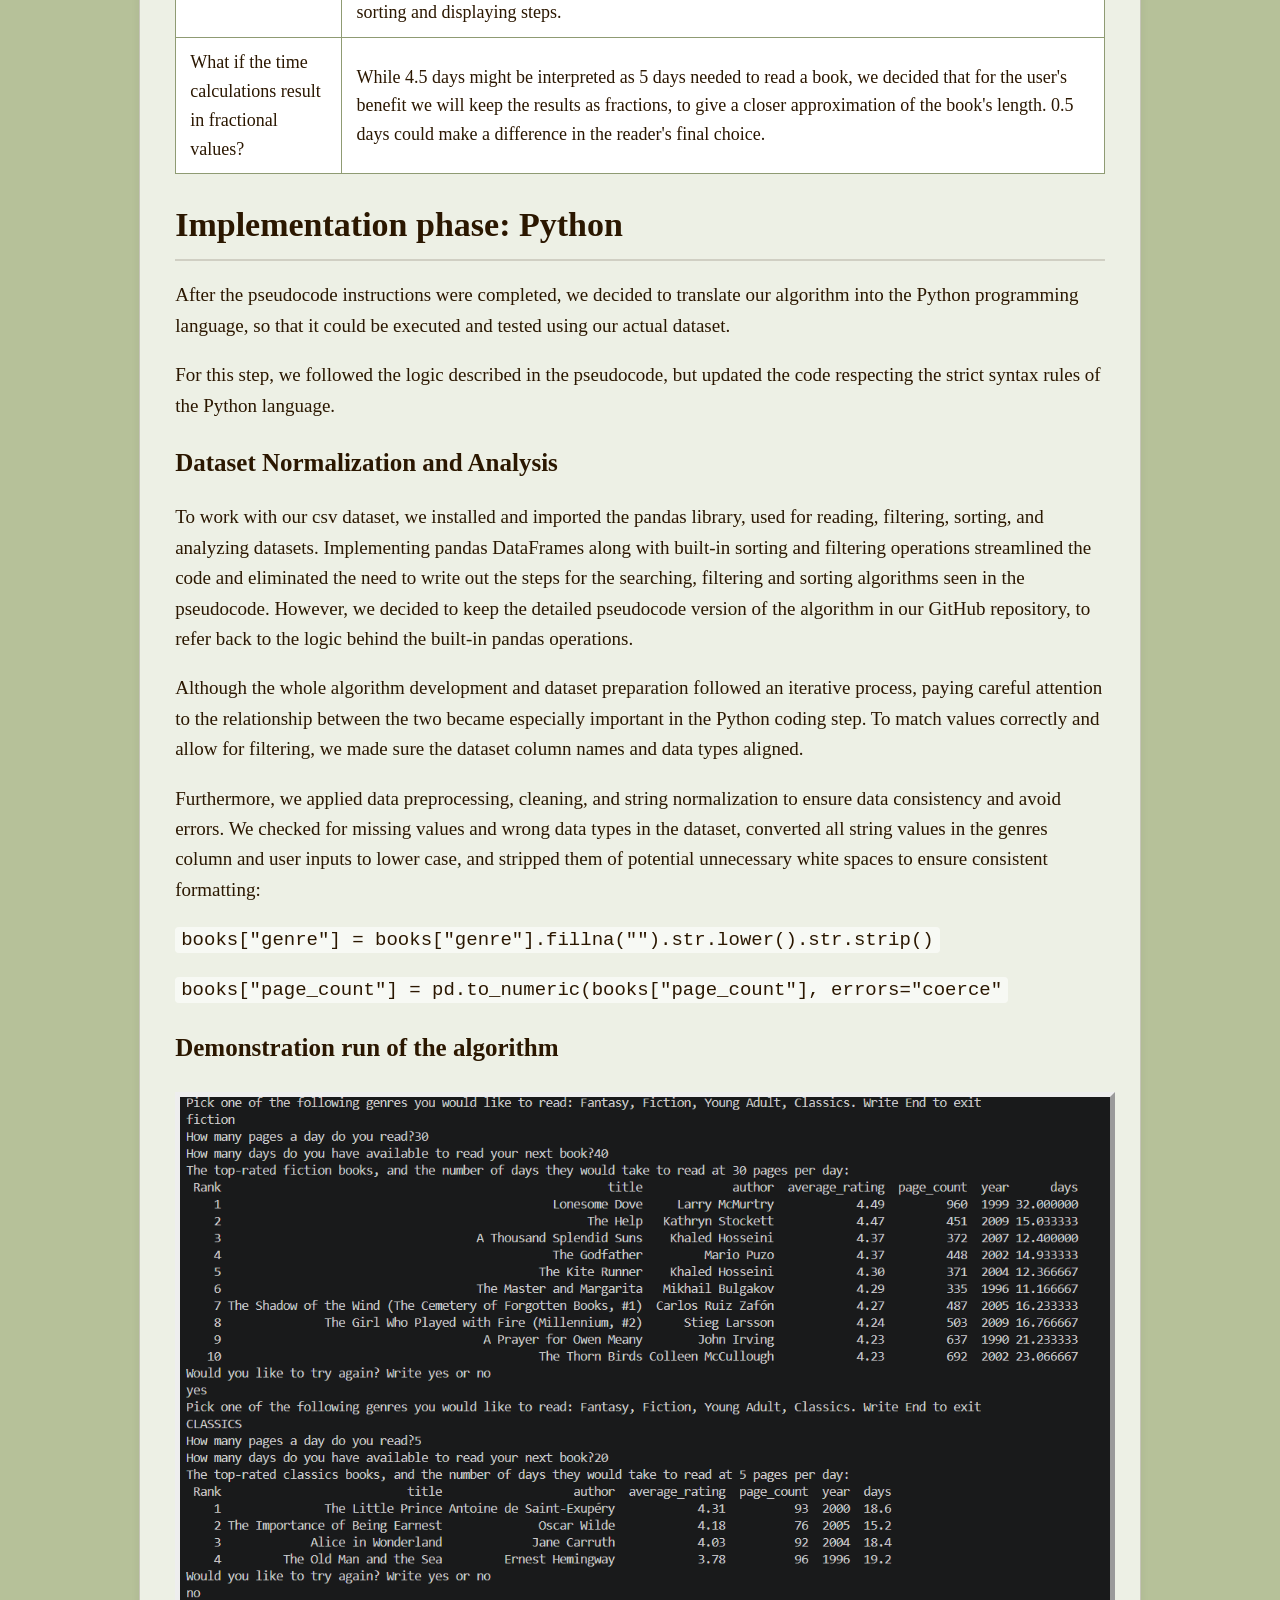
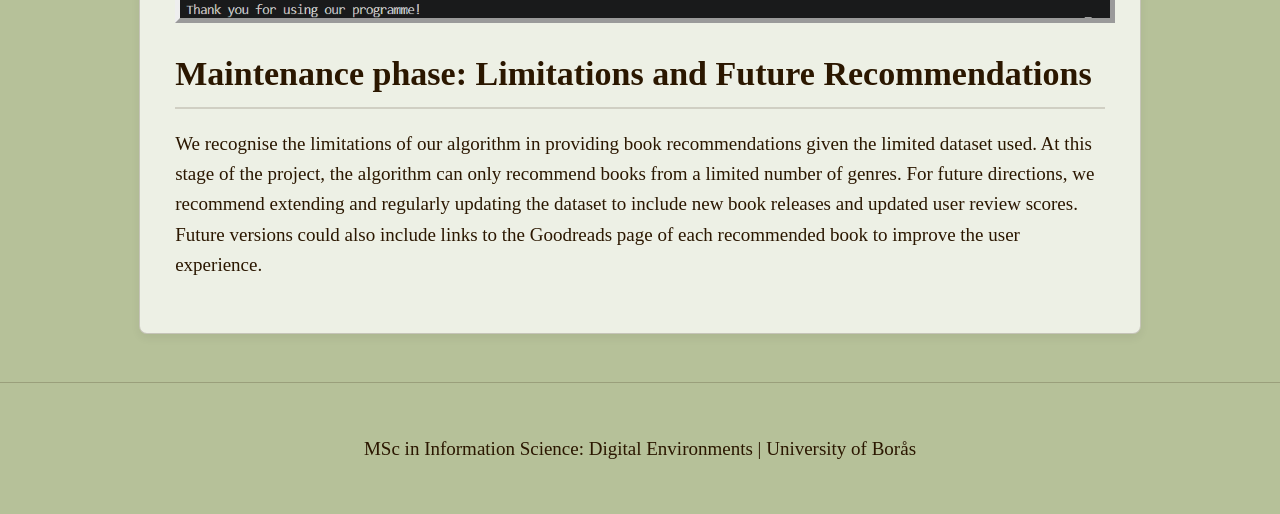
==== commit 24fcd409: "small edits" ====
--- a/docs/algorithm.html
+++ b/docs/algorithm.html
@@ -46,7 +46,7 @@
                 <li>Book title, author, year of publication: to help the user identify the books we are recommending</li>
                 <li>Average Goodreads rating: to find the highest rated books to recommend</li>
                 <li>Ratings count: to check the reliability of the averages</li>
-                <li>Page number: to calculate how long reading each book would take</li>
+                <li>Page count: to calculate how long reading each book would take</li>
                 <li>User's required genre, speed of reading, timeframe: to offer personalised recommendations</li>
             </ul>
             <p>
@@ -63,8 +63,8 @@
                 <li>Select all the books from the dataset that are in the user's requested genre</li>
                 <li>Calculate how long each of the selected books would take to read</li>
                 <li>Filter the above books for those that fit in the user’s timeframe</li>
-                <li>Sort the selected list of books by the average rating, in descending order</li>
-                <li>Display the recommendations: the top 10 rated books (or fewer, if not available), that can be read under the time given at the speed given - with their respective reading durations</li>
+                <li>Sort the selected list of books by the average rating, in descending order and by their reading time ascending</li>
+                <li>Display the recommendations: the top 10 rated books (or fewer, if not available), that can be read under the time given at the speed given, with their respective reading durations</li>
             </ol>
             <p>Thus, we identified what the solution would look like, the data needed to reach it, and the steps to take to get there.</p>
             <p>Upon discussion, we came to the conclusion that leaving the genre question open ("Which genre would you like to read?") would require a very large dataset, 
@@ -82,13 +82,12 @@
                     <li>To process the 2D data in the dataset, we opted for arrays. We wrote a searching algorithm going through the books in the dataset, 
                         adding the ones that fulfilled the genre and the timeframe conditions to a new array. At this stage, we also added a new attribute variable to the selected 
                         records: days they take to read, calculated by dividing the page numbers by the user’s speed of reading (measured in pages per day).</li>
-                    <li>For the sorting of the selected books by average rating in descending order, we opted for a selection sort algorithm, since we only needed 
-                        the first 10 highest rated books. This way, we could stop the algorithm after the first 10 biggest rated books were found, 
+                    <li>For the sorting of the selected books by average rating in descending order, and reading time in ascending order, we opted for a selection sort algorithm, 
+                        since we only needed the first 10 highest rated books. This way, we could stop the algorithm after the first 10 biggest rated books were found, 
                         avoiding unnecessary sorting, and making it faster and more efficient than sorting through the whole list.</li>
                     <li>Originally, we wrote instructions for each step as outlined above, however, we later optimised the algorithm by uniting steps 2-4 into a single 
-                        WHILE loop. Instead of checking all the books for the genre condition, copying the selection into an array, then checking the books in the 
-                        new array for the time condition, we only run through the books once, checking each for genre and time, adding the ones that meet both 
-                        conditions to a new array. Thus, we save time and memory space.</li>
+                        WHILE loop. Instead of checking all the books for the genre condition, copying the selection into a new array, then checking the books in the 
+                        new array for the time condition, we only run through the records once and copy those that meet both criteria. Thus, we save time and memory space.</li>
                 </ul>
             </div>
 
@@ -114,7 +113,7 @@
                         <tr>
                             <td>What if the user enters an invalid input?</td>
                             <td>These could be typos, wrong datatypes, negative values, trailing white spaces, case-sensitivity issues when matching with dataset values. 
-                                To account for case-sensitivity in matching up values, we converted user inputs and genre data values to lower case. We also ran an event 
+                                To account for these, we converted user inputs and genre data values to lower case and trimmed them of white speaces. We also ran an event 
                                 controlled loop to check for invalid user input.</td>
                         </tr>
                         <tr>
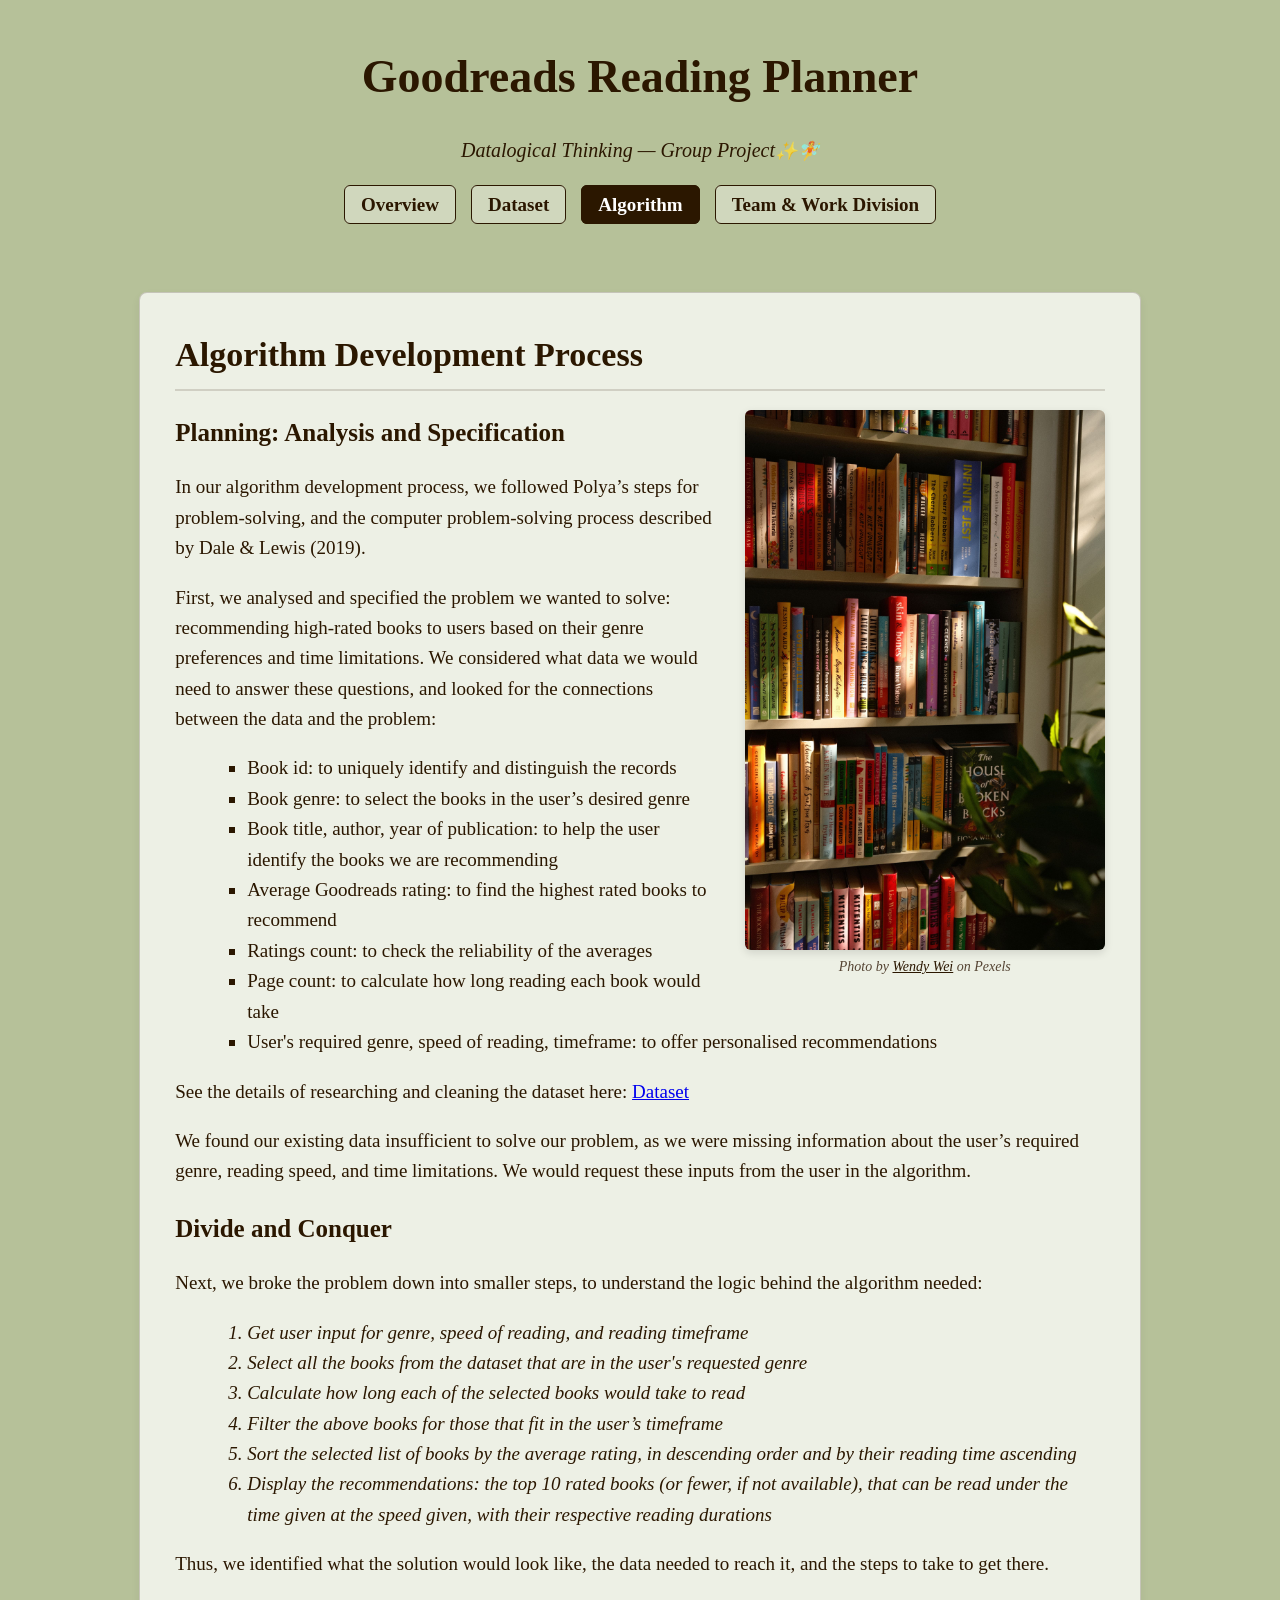
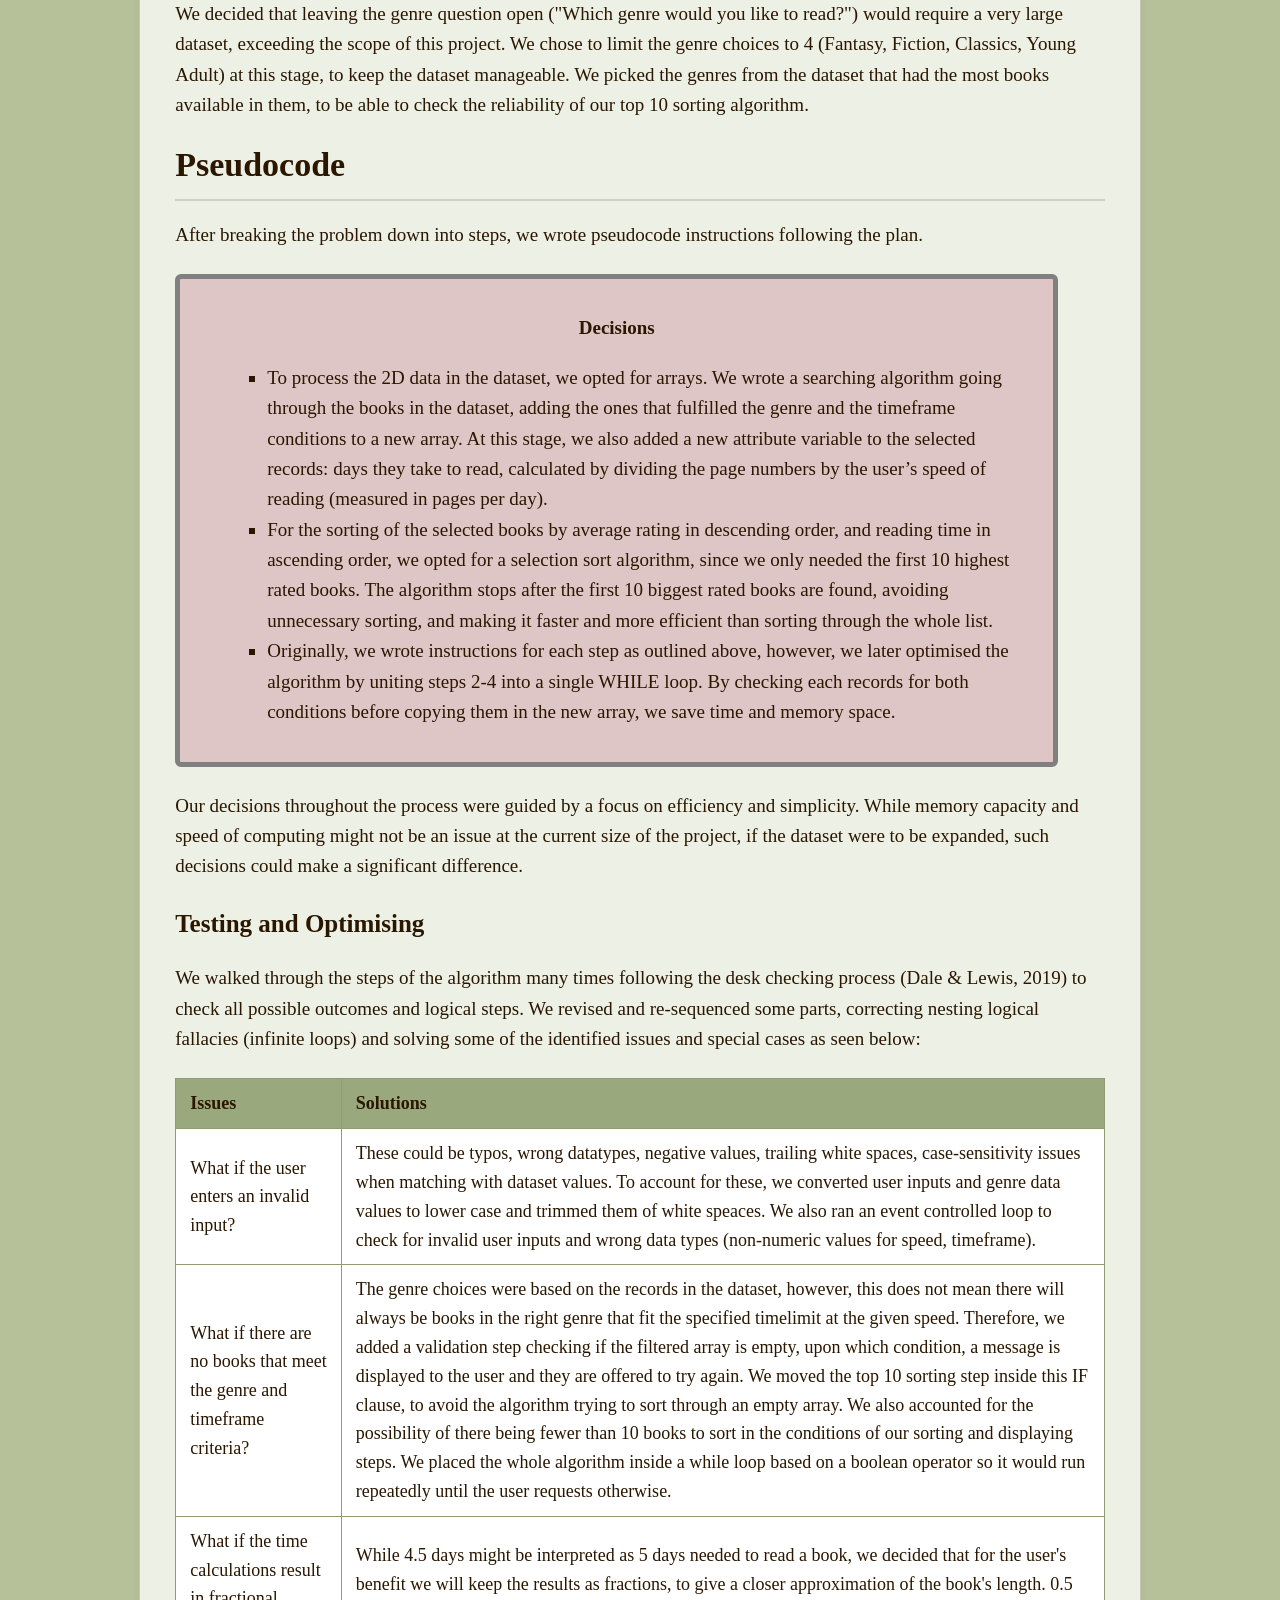
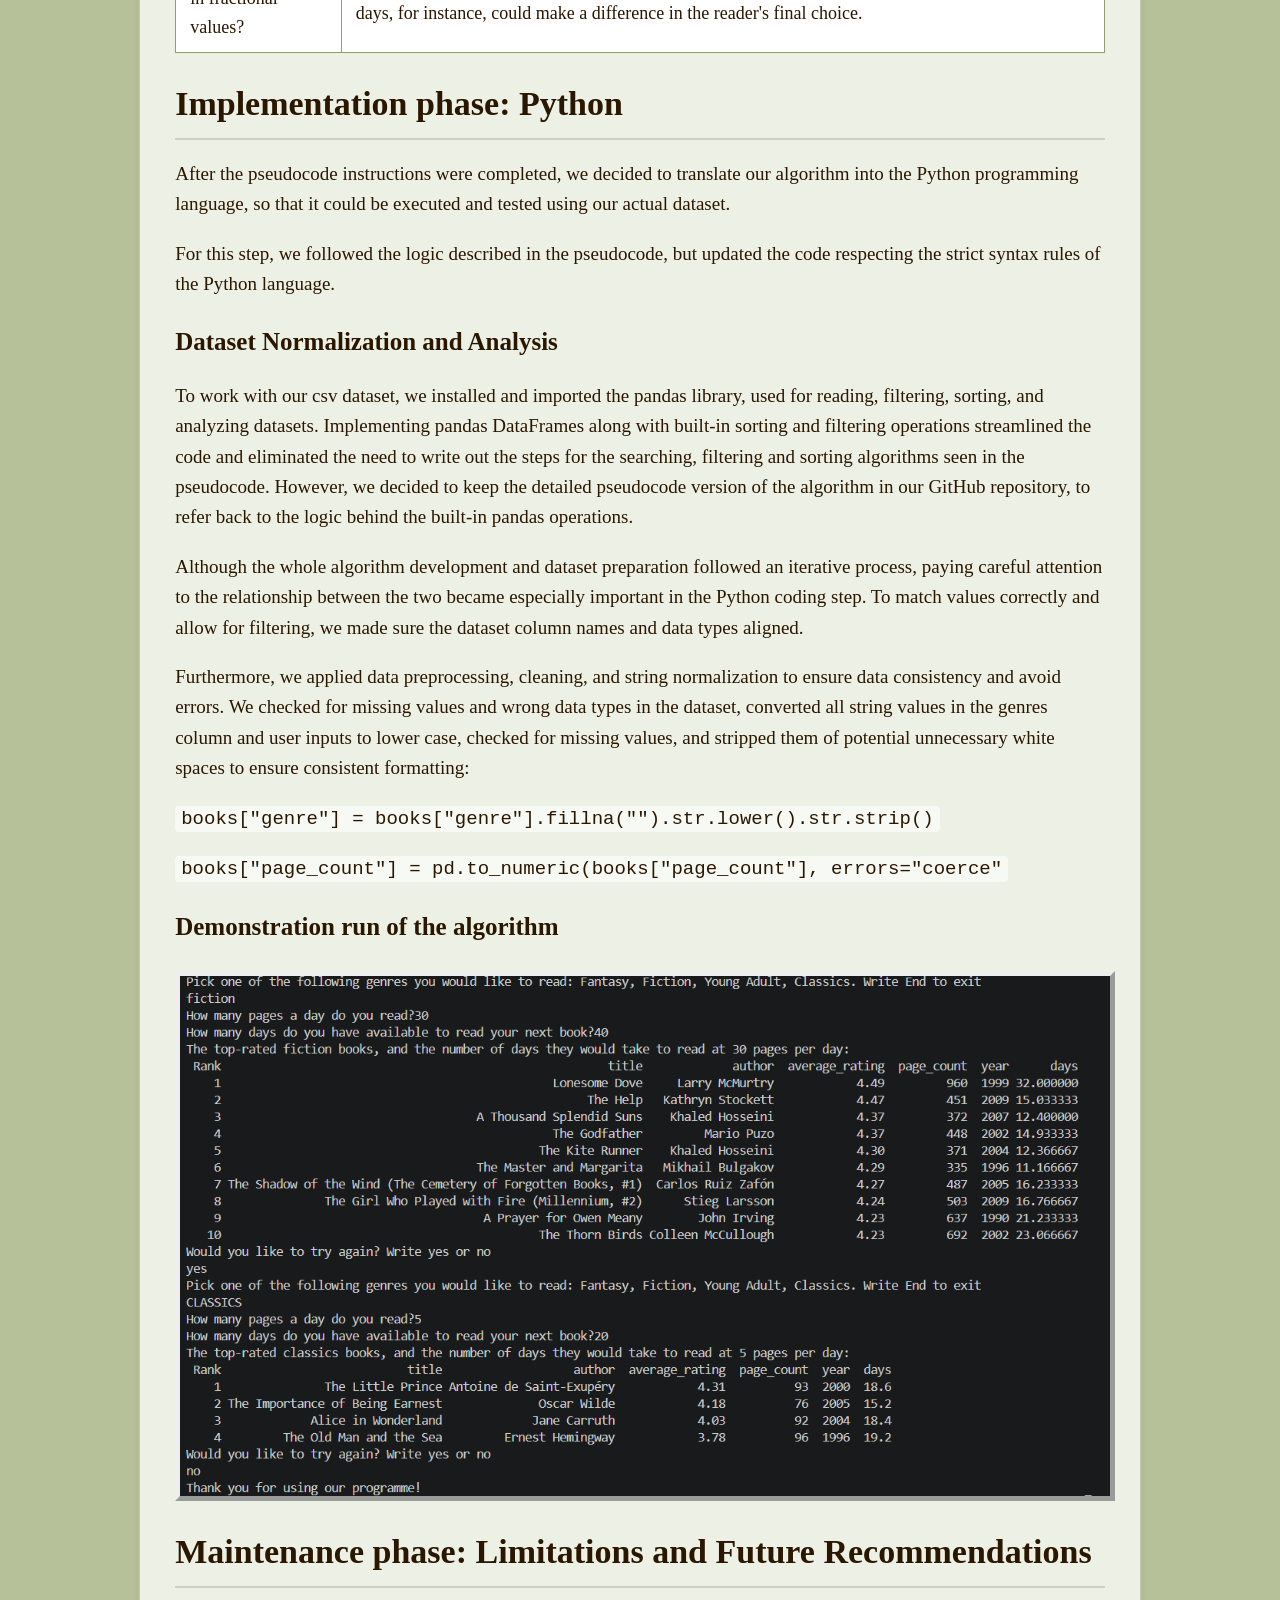
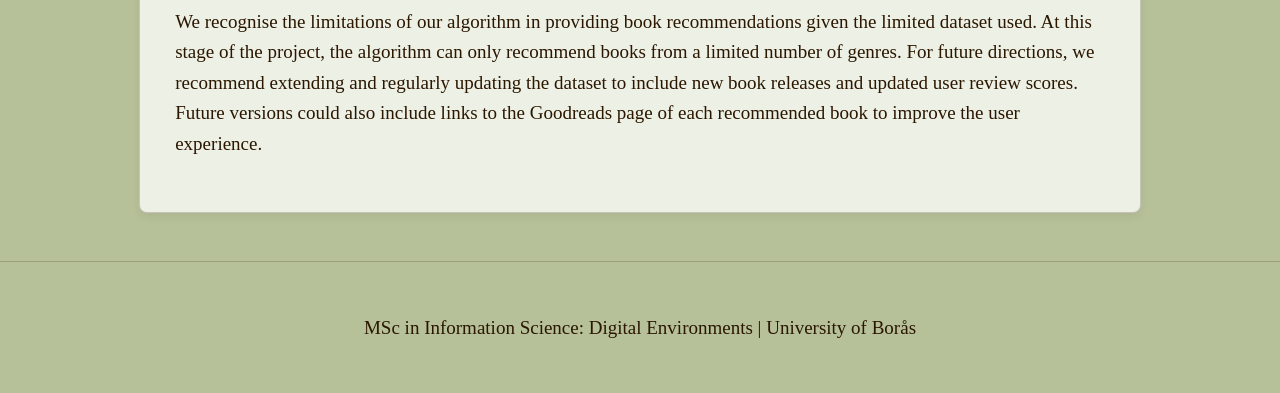
==== commit 6f15971c: "Some edits to cut down word count" ====
--- a/docs/algorithm.html
+++ b/docs/algorithm.html
@@ -67,8 +67,8 @@
                 <li>Display the recommendations: the top 10 rated books (or fewer, if not available), that can be read under the time given at the speed given, with their respective reading durations</li>
             </ol>
             <p>Thus, we identified what the solution would look like, the data needed to reach it, and the steps to take to get there.</p>
-            <p>Upon discussion, we came to the conclusion that leaving the genre question open ("Which genre would you like to read?") would require a very large dataset, 
-                exceeding the scope of this project. Therefore, we decided to limit the genre choices to 4 (Fantasy, Fiction, Classics, Young Adult) at this stage, 
+            <p>We decided that leaving the genre question open ("Which genre would you like to read?") would require a very large dataset, 
+                exceeding the scope of this project. We chose to limit the genre choices to 4 (Fantasy, Fiction, Classics, Young Adult) at this stage, 
                 to keep the dataset manageable. We picked the genres from the dataset that had the most books available in them, to be able to check the reliability 
                 of our top 10 sorting algorithm.</p>
             
@@ -83,11 +83,10 @@
                         adding the ones that fulfilled the genre and the timeframe conditions to a new array. At this stage, we also added a new attribute variable to the selected 
                         records: days they take to read, calculated by dividing the page numbers by the user’s speed of reading (measured in pages per day).</li>
                     <li>For the sorting of the selected books by average rating in descending order, and reading time in ascending order, we opted for a selection sort algorithm, 
-                        since we only needed the first 10 highest rated books. This way, we could stop the algorithm after the first 10 biggest rated books were found, 
+                        since we only needed the first 10 highest rated books. The algorithm stops after the first 10 biggest rated books are found, 
                         avoiding unnecessary sorting, and making it faster and more efficient than sorting through the whole list.</li>
                     <li>Originally, we wrote instructions for each step as outlined above, however, we later optimised the algorithm by uniting steps 2-4 into a single 
-                        WHILE loop. Instead of checking all the books for the genre condition, copying the selection into a new array, then checking the books in the 
-                        new array for the time condition, we only run through the records once and copy those that meet both criteria. Thus, we save time and memory space.</li>
+                        WHILE loop. By checking each records for both conditions before copying them in the new array, we save time and memory space.</li>
                 </ul>
             </div>
 
@@ -114,20 +113,21 @@
                             <td>What if the user enters an invalid input?</td>
                             <td>These could be typos, wrong datatypes, negative values, trailing white spaces, case-sensitivity issues when matching with dataset values. 
                                 To account for these, we converted user inputs and genre data values to lower case and trimmed them of white speaces. We also ran an event 
-                                controlled loop to check for invalid user input.</td>
+                                controlled loop to check for invalid user inputs and wrong data types (non-numeric values for speed, timeframe).</td>
                         </tr>
                         <tr>
                             <td>What if there are no books that meet the genre and timeframe criteria?</td>
                             <td>The genre choices were based on the records in the dataset, however, this does not mean there will always be books in the right genre 
-                                that fit the specified timelimit at the given speed. Therefore, we added a validation check in the form of an IF selection, that checks if the filtered array is empty, 
-                                upon which condition, a message is displayed to the user and they are offered to try again. For this reason, we placed the whole algorithm inside a while loop 
-                                based on a boolean operator. We moved the top 10 sorting step inside the if clause, to avoid the algorithm trying to sort through an empty array. 
-                                We also accounted for the possibility of there being fewer than 10 books to sort in the conditions of our sorting and displaying steps. </td>
+                                that fit the specified timelimit at the given speed. Therefore, we added a validation step checking if the filtered array is empty, 
+                                upon which condition, a message is displayed to the user and they are offered to try again. We moved the top 10 sorting step inside this IF 
+                                clause, to avoid the algorithm trying to sort through an empty array. We also accounted for the possibility of there being fewer than 10
+                                books to sort in the conditions of our sorting and displaying steps. We placed the whole algorithm inside a while loop
+                                based on a boolean operator so it would run repeatedly until the user requests otherwise. </td>
                         </tr>
                         <tr>
                             <td>What if the time calculations result in fractional values?</td>
                             <td>While 4.5 days might be interpreted as 5 days needed to read a book, we decided that for the user's benefit we will keep 
-                                the results as fractions, to give a closer approximation of the book's length. 0.5 days could make a difference in the reader's final choice.</td>
+                                the results as fractions, to give a closer approximation of the book's length. 0.5 days, for instance, could make a difference in the reader's final choice.</td>
                         </tr>
                     </tbody>
                 </table>
@@ -153,7 +153,7 @@
                 became especially important in the Python coding step. To match values correctly and allow for filtering, we made sure the dataset column names and data types 
                 aligned.</p> 
             <p>Furthermore, we applied data preprocessing, cleaning, and string normalization to ensure data consistency and avoid errors. We checked for missing values and wrong data types in the dataset, converted all string values 
-                in the genres column and user inputs to lower case, and stripped them of potential unnecessary white spaces to ensure consistent formatting: </p>
+                in the genres column and user inputs to lower case, checked for missing values, and stripped them of potential unnecessary white spaces to ensure consistent formatting: </p>
             <p><code>books["genre"] = books["genre"].fillna("").str.lower().str.strip()</code></p>
             <p><code>books["page_count"] = pd.to_numeric(books["page_count"], errors="coerce"</code></p> 
             
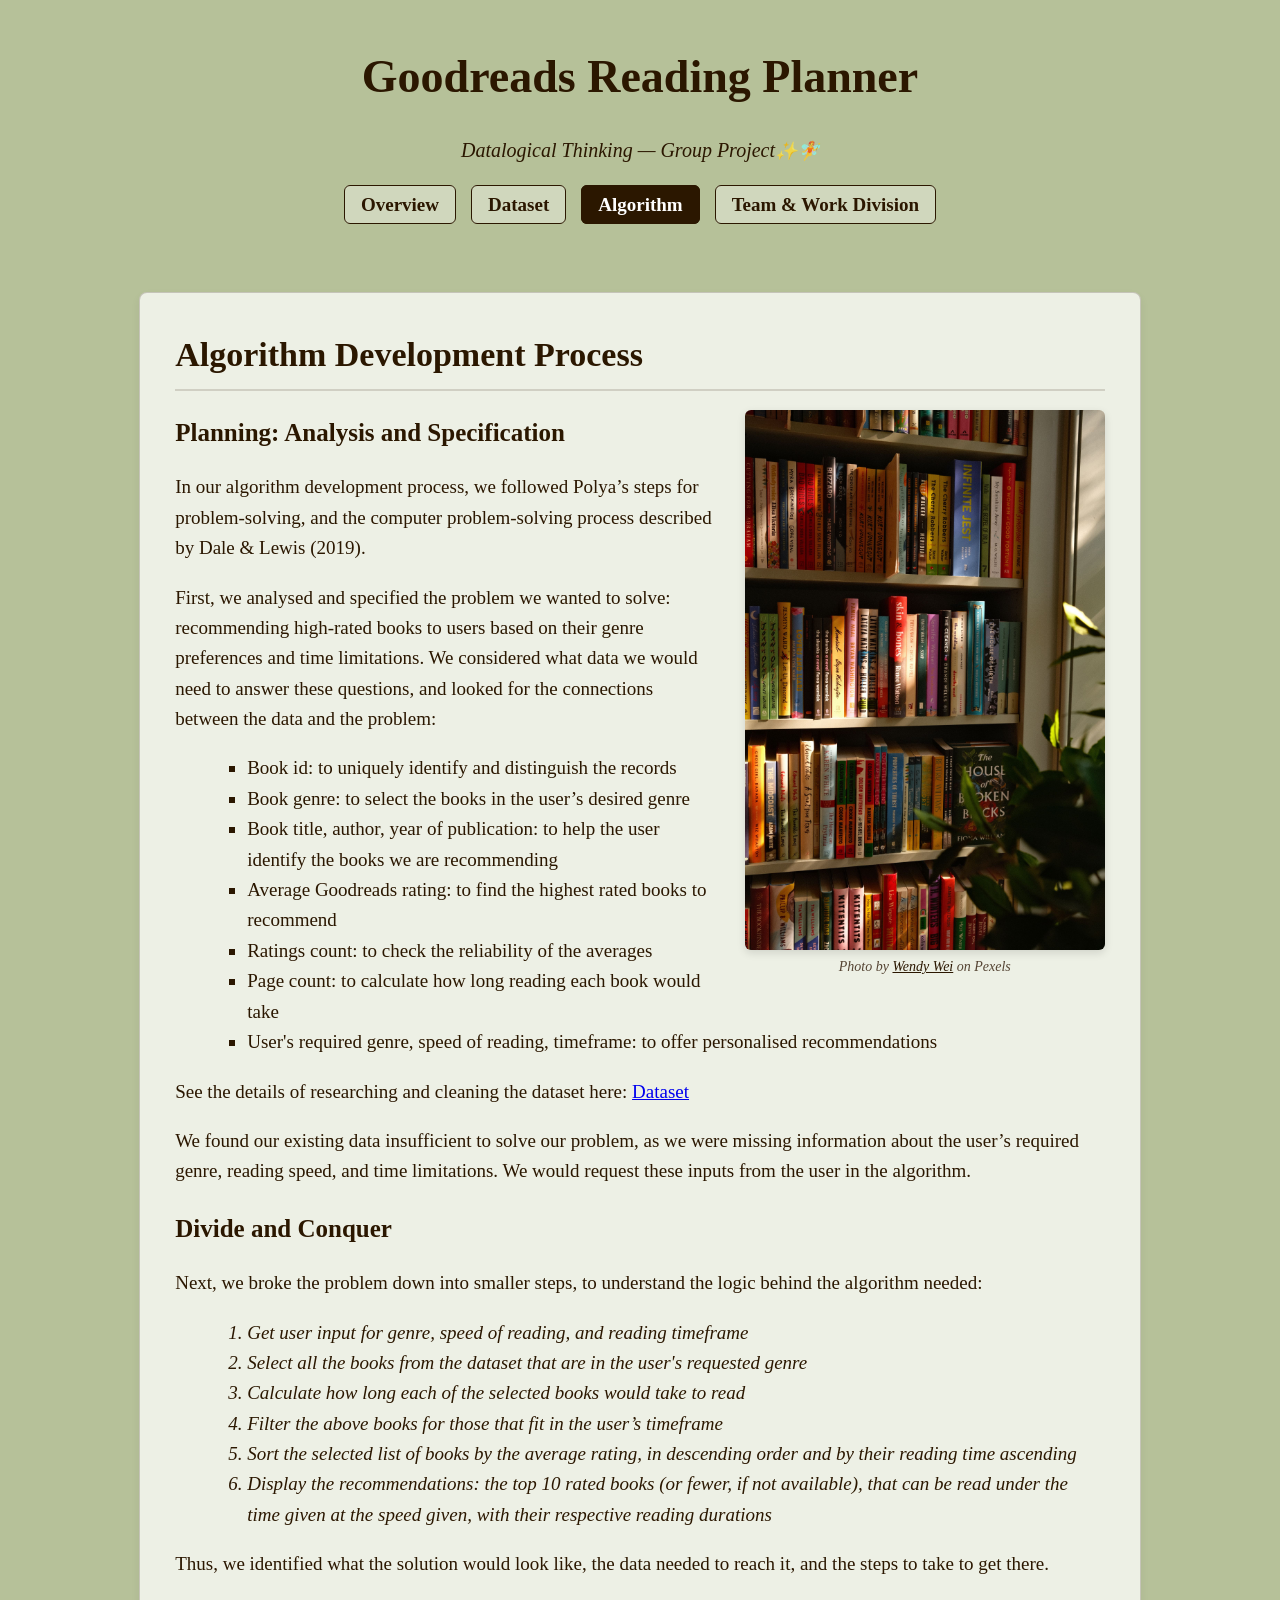
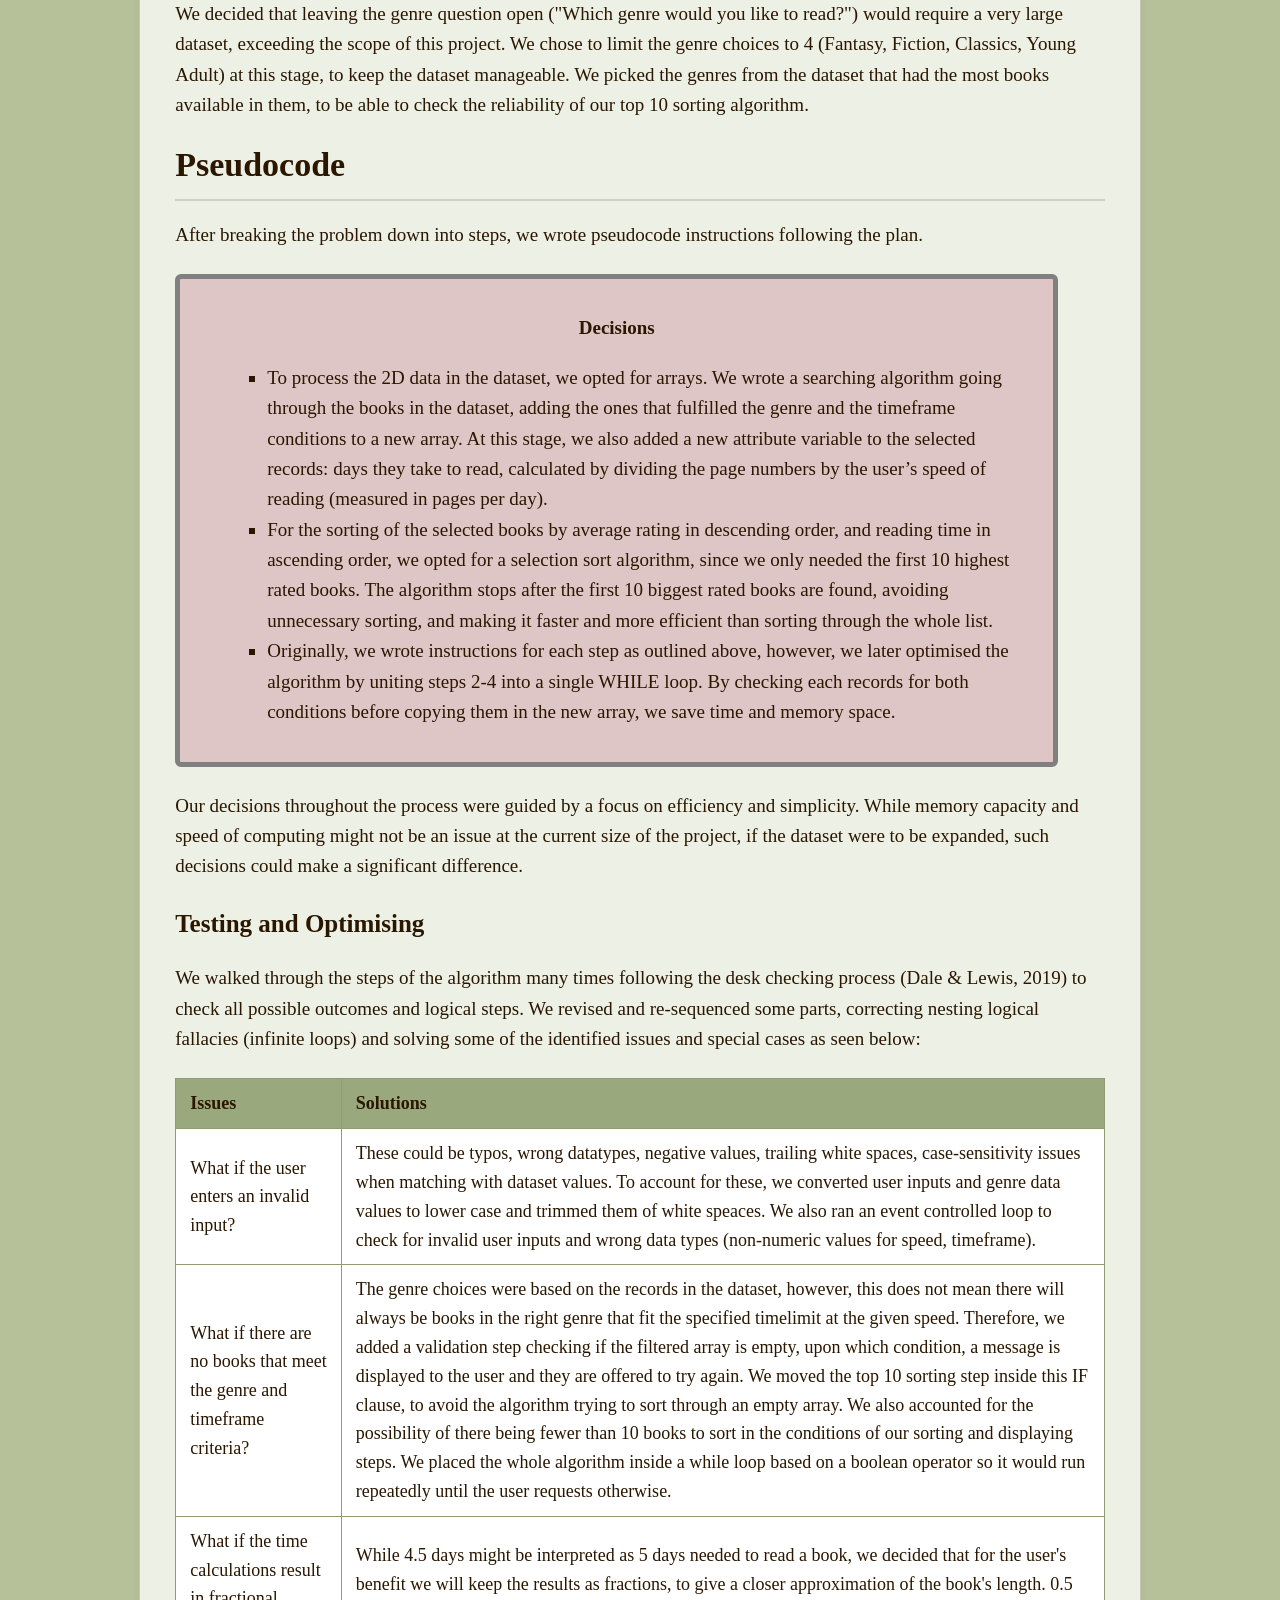
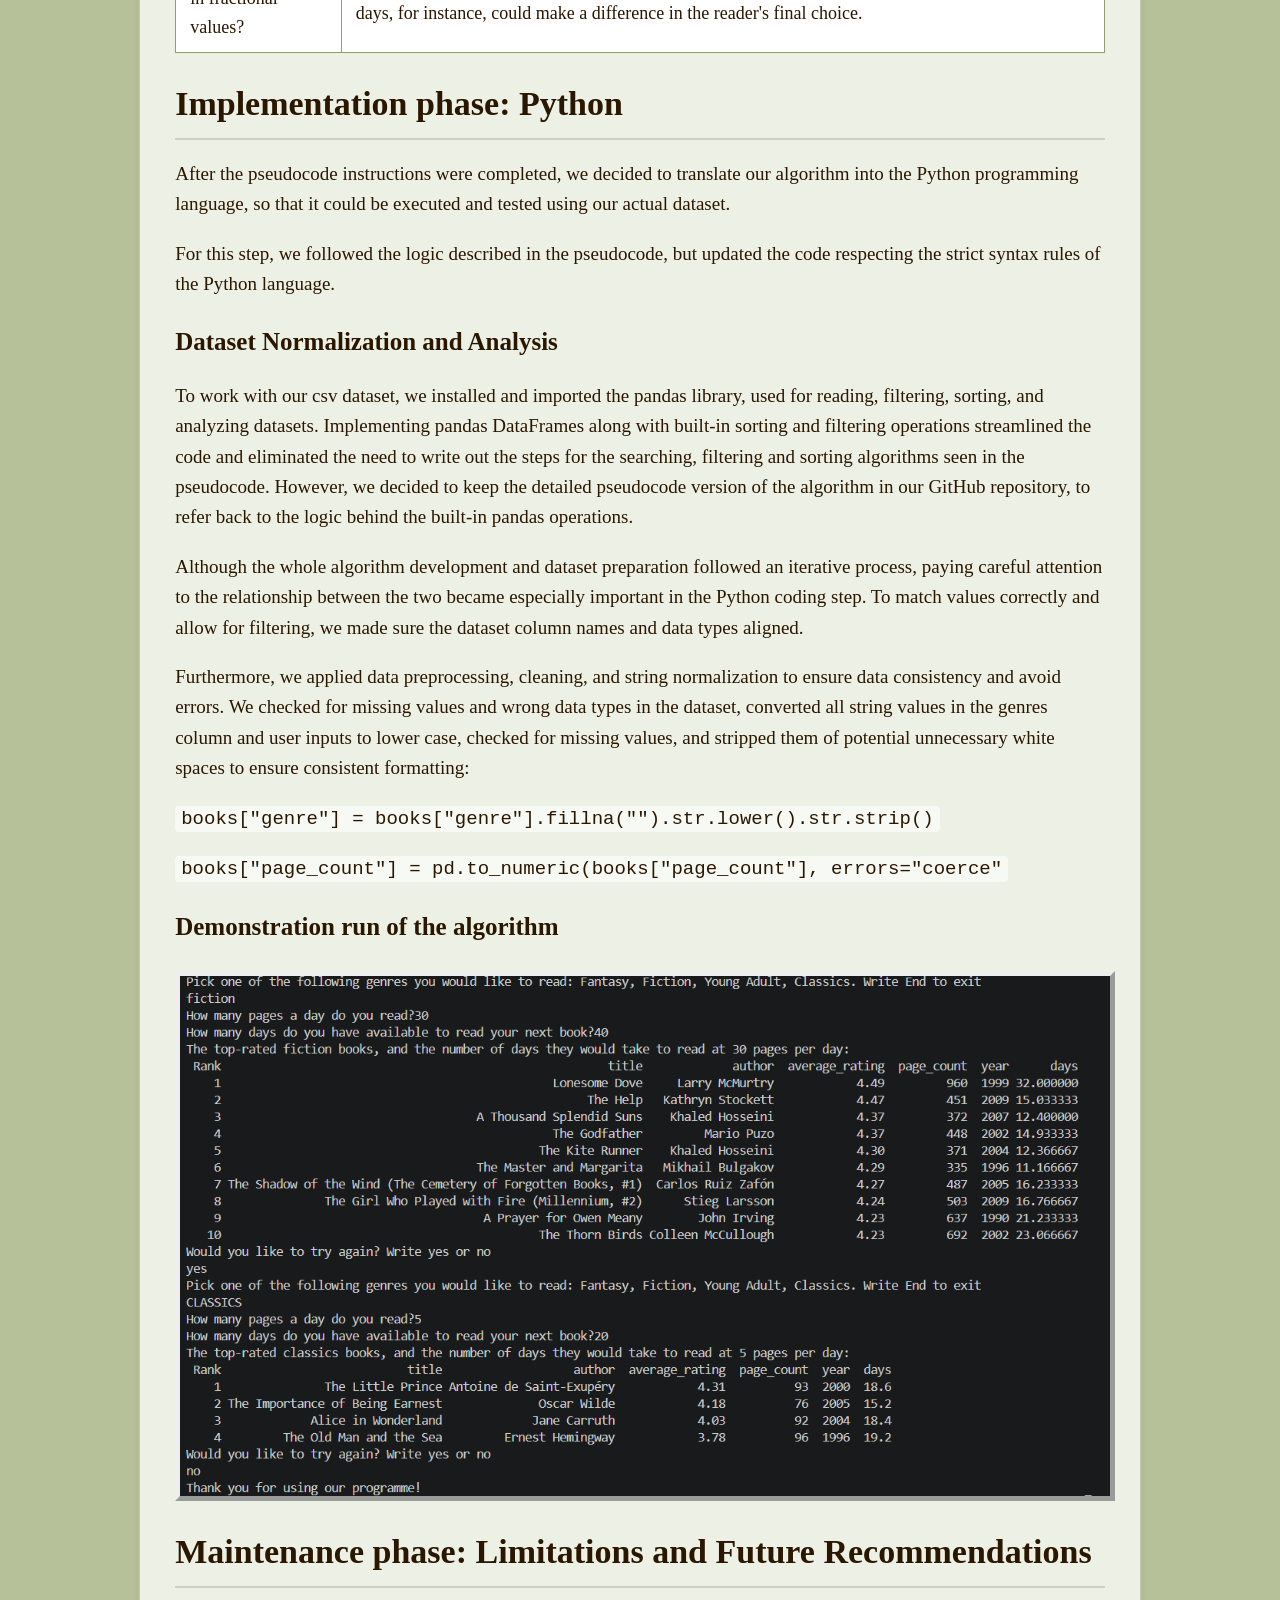
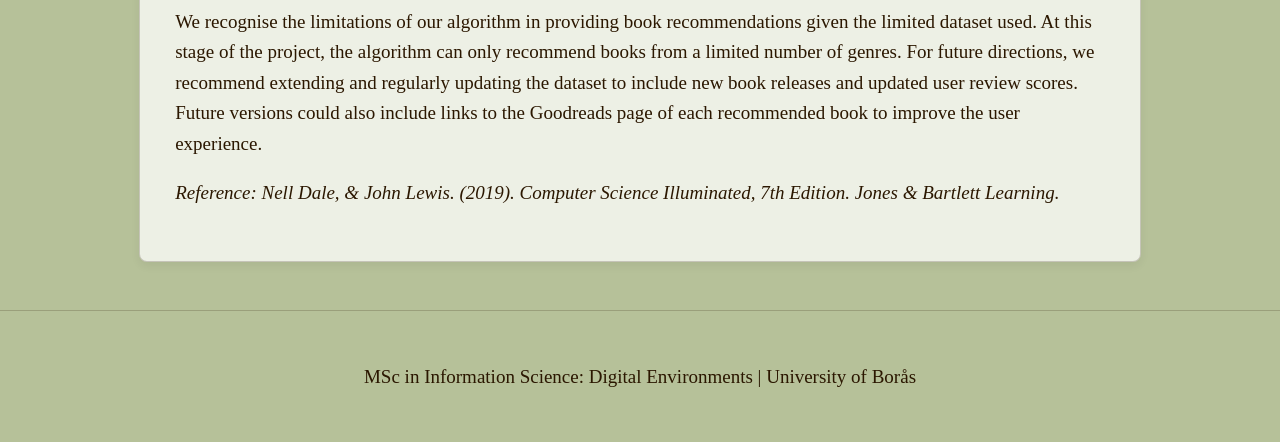
==== commit 7d8f6ddc: "added reference" ====
--- a/docs/algorithm.html
+++ b/docs/algorithm.html
@@ -168,6 +168,7 @@
                 the algorithm can only recommend books from a limited number of genres. For future directions, we recommend extending and regularly updating the dataset to 
                 include new book releases and updated user review scores. Future versions could also include links to the Goodreads page of each recommended book to improve 
                 the user experience. </p>
+            <p style="font-style: italic">Reference: Nell Dale, & John Lewis. (2019). Computer Science Illuminated, 7th Edition. Jones & Bartlett Learning. </p>
 
             
         </article>
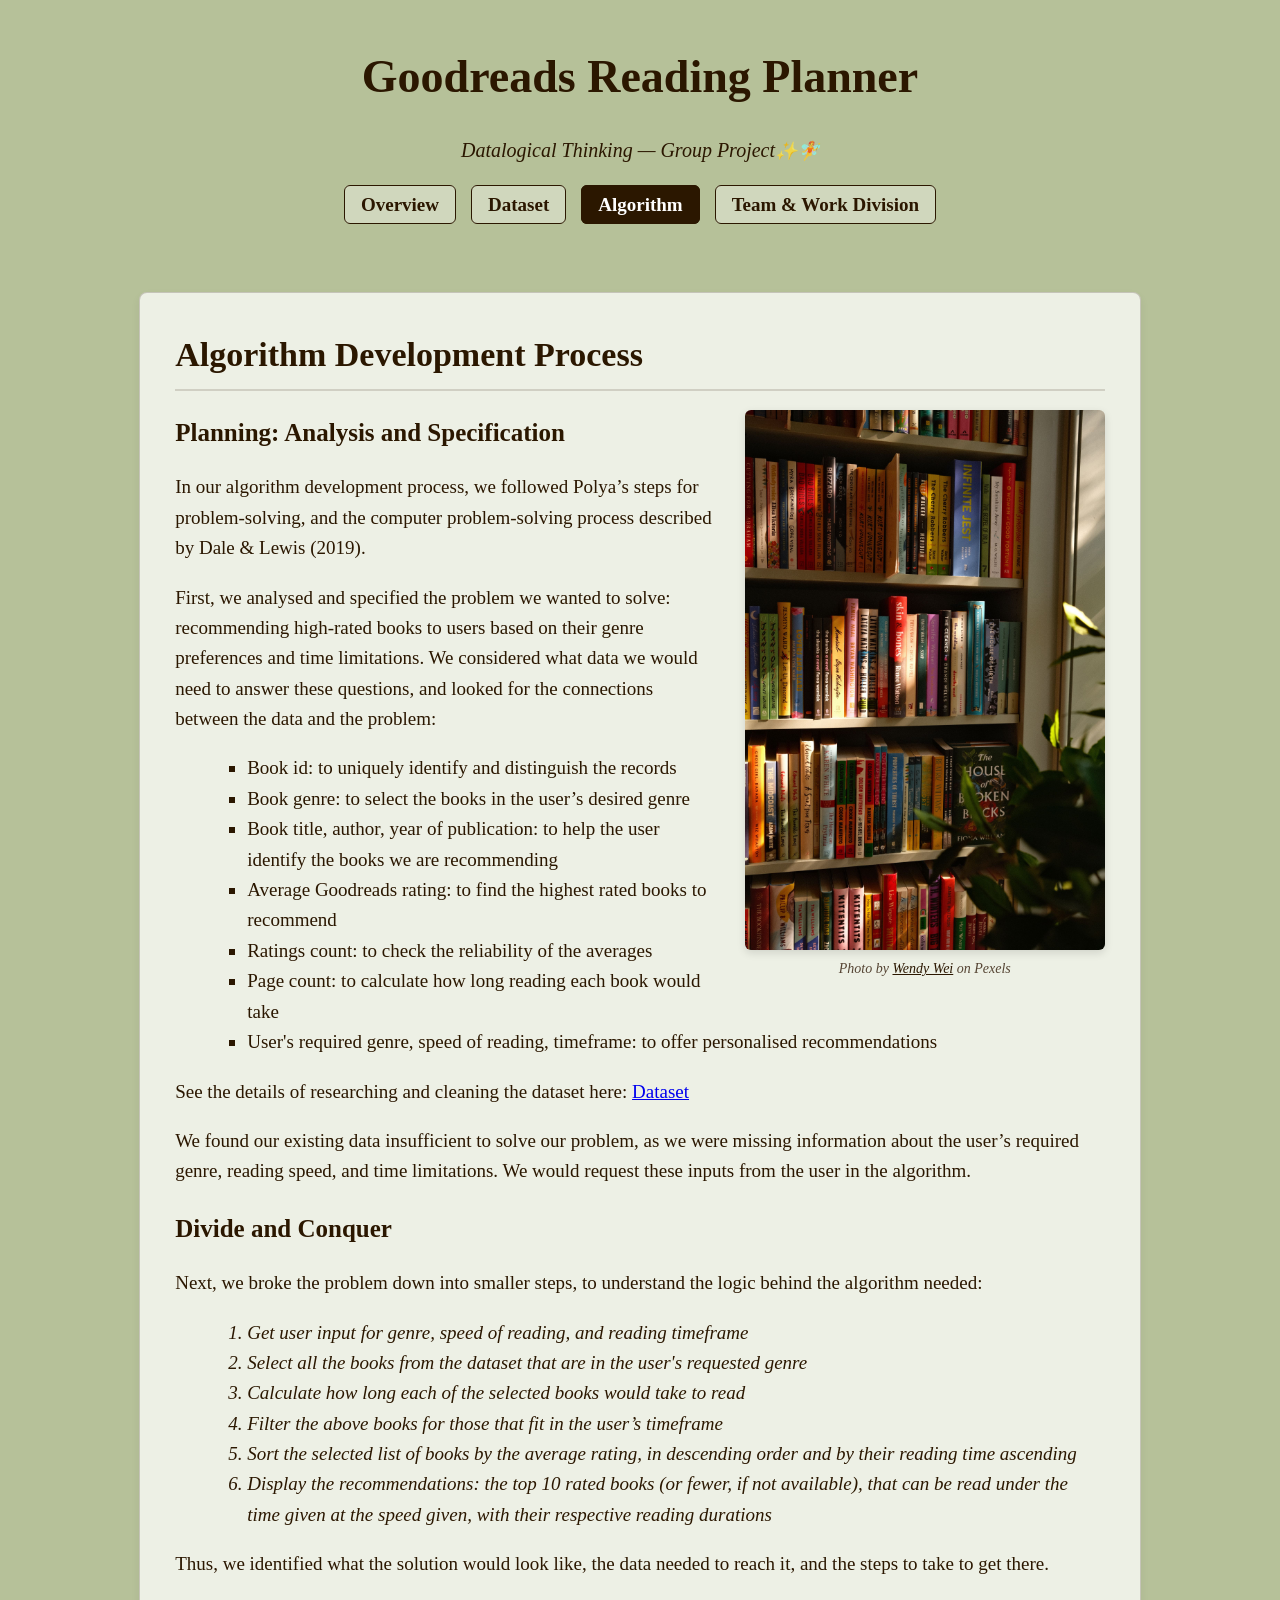
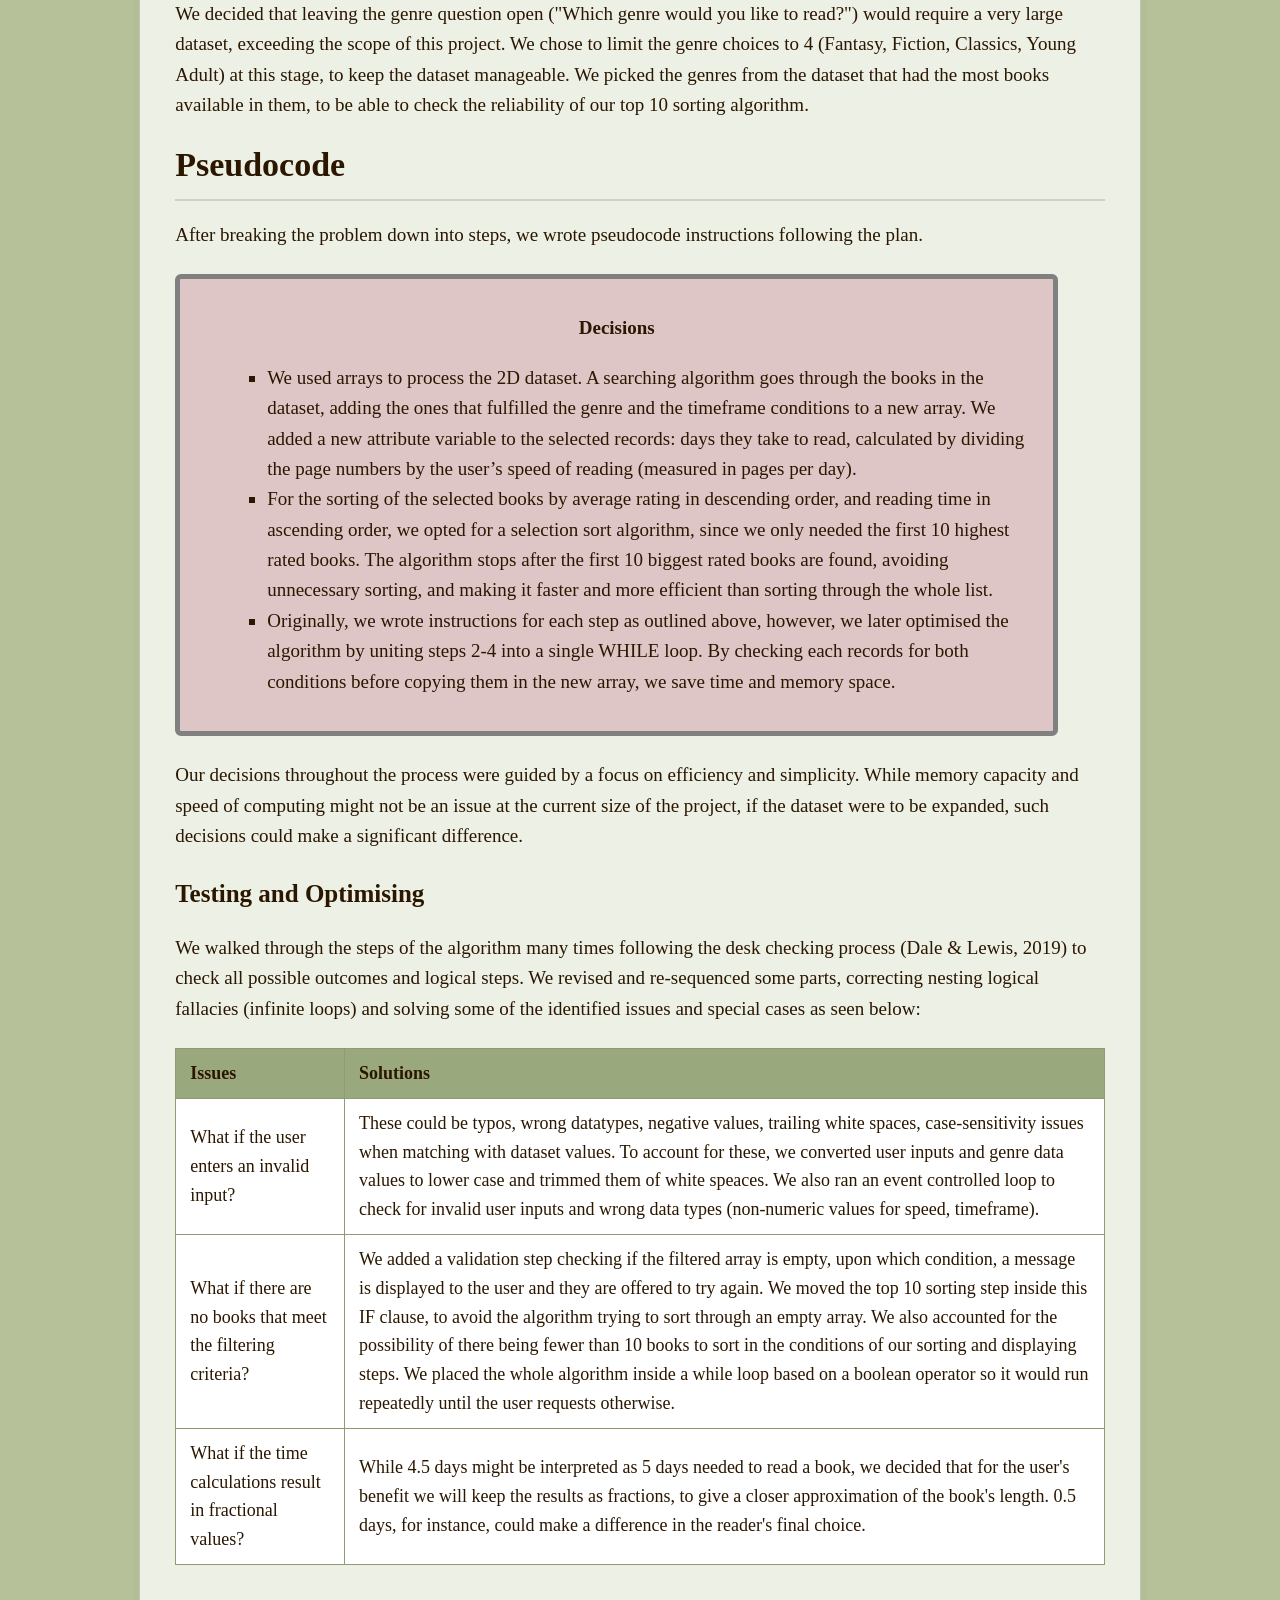
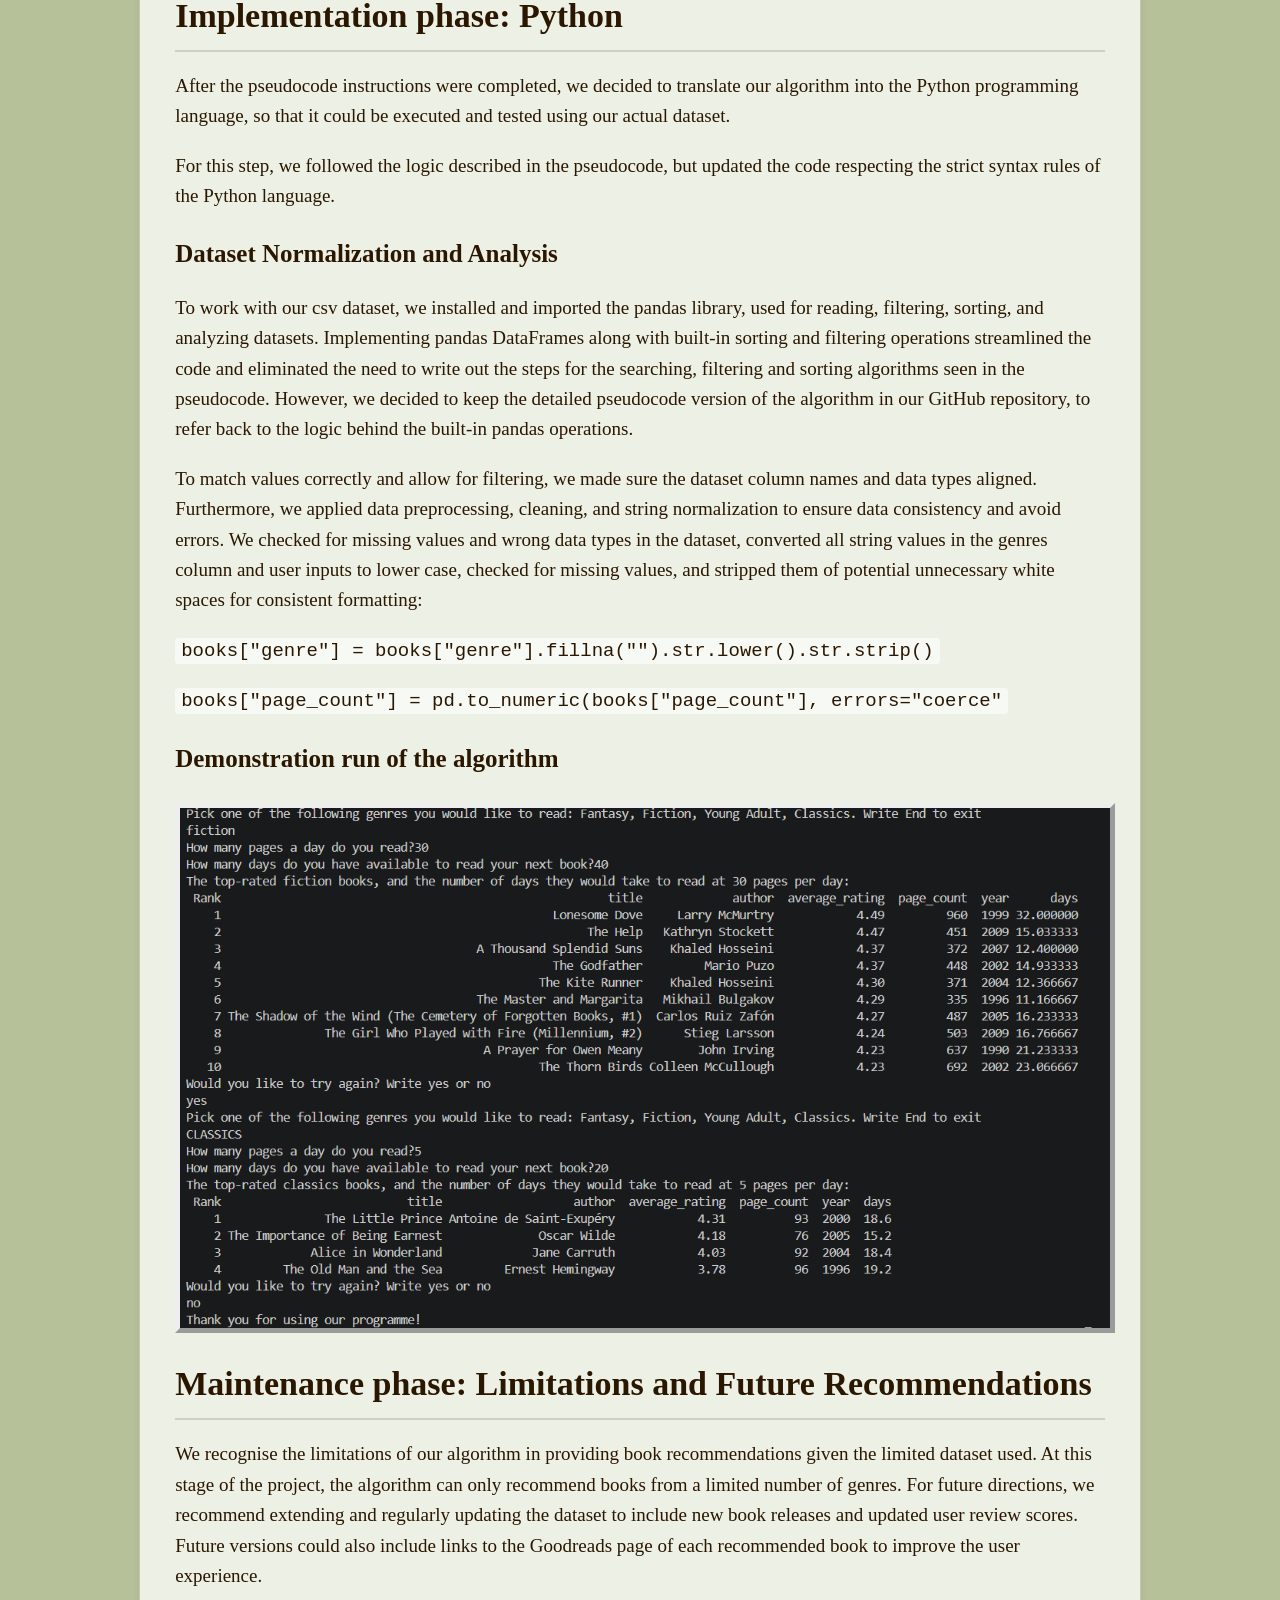
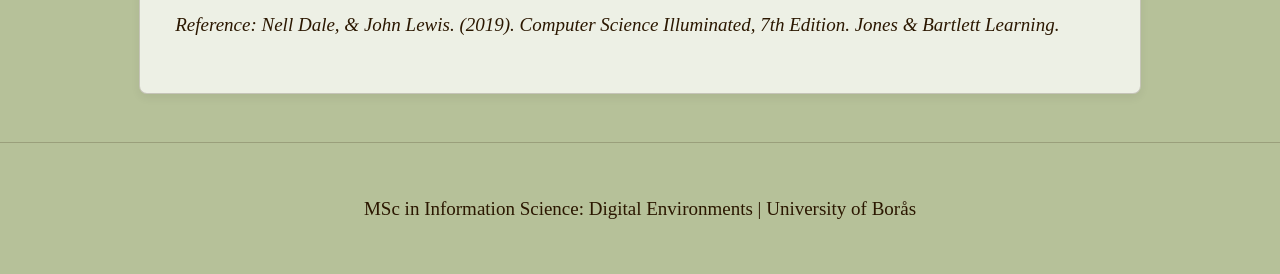
==== commit 26e44441: "final edits and cutting down word count" ====
--- a/docs/algorithm.html
+++ b/docs/algorithm.html
@@ -79,8 +79,8 @@
             <div class="decisions">
                 <p style="font-weight: bold; text-align: center;">Decisions</p>
                 <ul>    
-                    <li>To process the 2D data in the dataset, we opted for arrays. We wrote a searching algorithm going through the books in the dataset, 
-                        adding the ones that fulfilled the genre and the timeframe conditions to a new array. At this stage, we also added a new attribute variable to the selected 
+                    <li>We used arrays to process the 2D dataset. A searching algorithm goes through the books in the dataset, 
+                        adding the ones that fulfilled the genre and the timeframe conditions to a new array. We added a new attribute variable to the selected 
                         records: days they take to read, calculated by dividing the page numbers by the user’s speed of reading (measured in pages per day).</li>
                     <li>For the sorting of the selected books by average rating in descending order, and reading time in ascending order, we opted for a selection sort algorithm, 
                         since we only needed the first 10 highest rated books. The algorithm stops after the first 10 biggest rated books are found, 
@@ -116,9 +116,8 @@
                                 controlled loop to check for invalid user inputs and wrong data types (non-numeric values for speed, timeframe).</td>
                         </tr>
                         <tr>
-                            <td>What if there are no books that meet the genre and timeframe criteria?</td>
-                            <td>The genre choices were based on the records in the dataset, however, this does not mean there will always be books in the right genre 
-                                that fit the specified timelimit at the given speed. Therefore, we added a validation step checking if the filtered array is empty, 
+                            <td>What if there are no books that meet the filtering criteria?</td>
+                            <td>We added a validation step checking if the filtered array is empty, 
                                 upon which condition, a message is displayed to the user and they are offered to try again. We moved the top 10 sorting step inside this IF 
                                 clause, to avoid the algorithm trying to sort through an empty array. We also accounted for the possibility of there being fewer than 10
                                 books to sort in the conditions of our sorting and displaying steps. We placed the whole algorithm inside a while loop
@@ -137,7 +136,8 @@
             <div style="clear: both;"></div>
 
             <h2>Implementation phase: Python</h2>
-            <p>After the pseudocode instructions were completed, we decided to translate our algorithm into the Python programming language, so that it could be executed and tested using our actual dataset.</p>
+            <p>After the pseudocode instructions were completed, we decided to translate our algorithm into the Python programming language, so that it could be 
+                executed and tested using our actual dataset.</p>
             <p>For this step, we followed the logic described in the pseudocode, but updated the code respecting the strict syntax rules of the Python language.</p>
               
             
@@ -149,11 +149,11 @@
                 However, we decided to keep the detailed pseudocode version of the algorithm in our GitHub repository, to refer back to the logic behind 
                 the built-in pandas operations. </p>  
       
-            <p>Although the whole algorithm development and dataset preparation followed an iterative process, paying careful attention to the relationship between the two 
-                became especially important in the Python coding step. To match values correctly and allow for filtering, we made sure the dataset column names and data types 
-                aligned.</p> 
-            <p>Furthermore, we applied data preprocessing, cleaning, and string normalization to ensure data consistency and avoid errors. We checked for missing values and wrong data types in the dataset, converted all string values 
-                in the genres column and user inputs to lower case, checked for missing values, and stripped them of potential unnecessary white spaces to ensure consistent formatting: </p>
+            <p>To match values correctly and allow for filtering, we made sure the dataset column names and data types 
+                aligned. Furthermore, we applied data preprocessing, cleaning, and string normalization to ensure data consistency and avoid errors. 
+                We checked for missing values and wrong data types in the dataset, converted all string values 
+                in the genres column and user inputs to lower case, checked for missing values, and stripped them of potential unnecessary white spaces 
+                for consistent formatting: </p>
             <p><code>books["genre"] = books["genre"].fillna("").str.lower().str.strip()</code></p>
             <p><code>books["page_count"] = pd.to_numeric(books["page_count"], errors="coerce"</code></p> 
             
--- a/docs/css/style.css
+++ b/docs/css/style.css
@@ -200,12 +200,20 @@
 }
 
 /* --- Figure & Caption Styling --- */
+
 .featured-figure {
   float: right;
   margin: 0 0 1.2rem 1.8rem;
   max-width: 360px;
   width: 42%;
-  text-align: center;
+  display: flex;
+  flex-direction: column;
+  align-items: center;
+}
+
+.featured-figure > a {
+  display: block;
+  width: 100%;
 }
 
 .featured-figure img {
@@ -220,10 +228,15 @@
   font-size: 14px;
   font-style: italic;
   color: #554433;
-  margin-top: 6px;
-}
+  margin-top: 8px;
+  text-align: center;
+  width: 100%;
+  white-space: nowrap; 
+}
+
 
 .featured-figure figcaption a {
+  display: inline;
   color: #2B1700;
   text-decoration: underline;
 }
